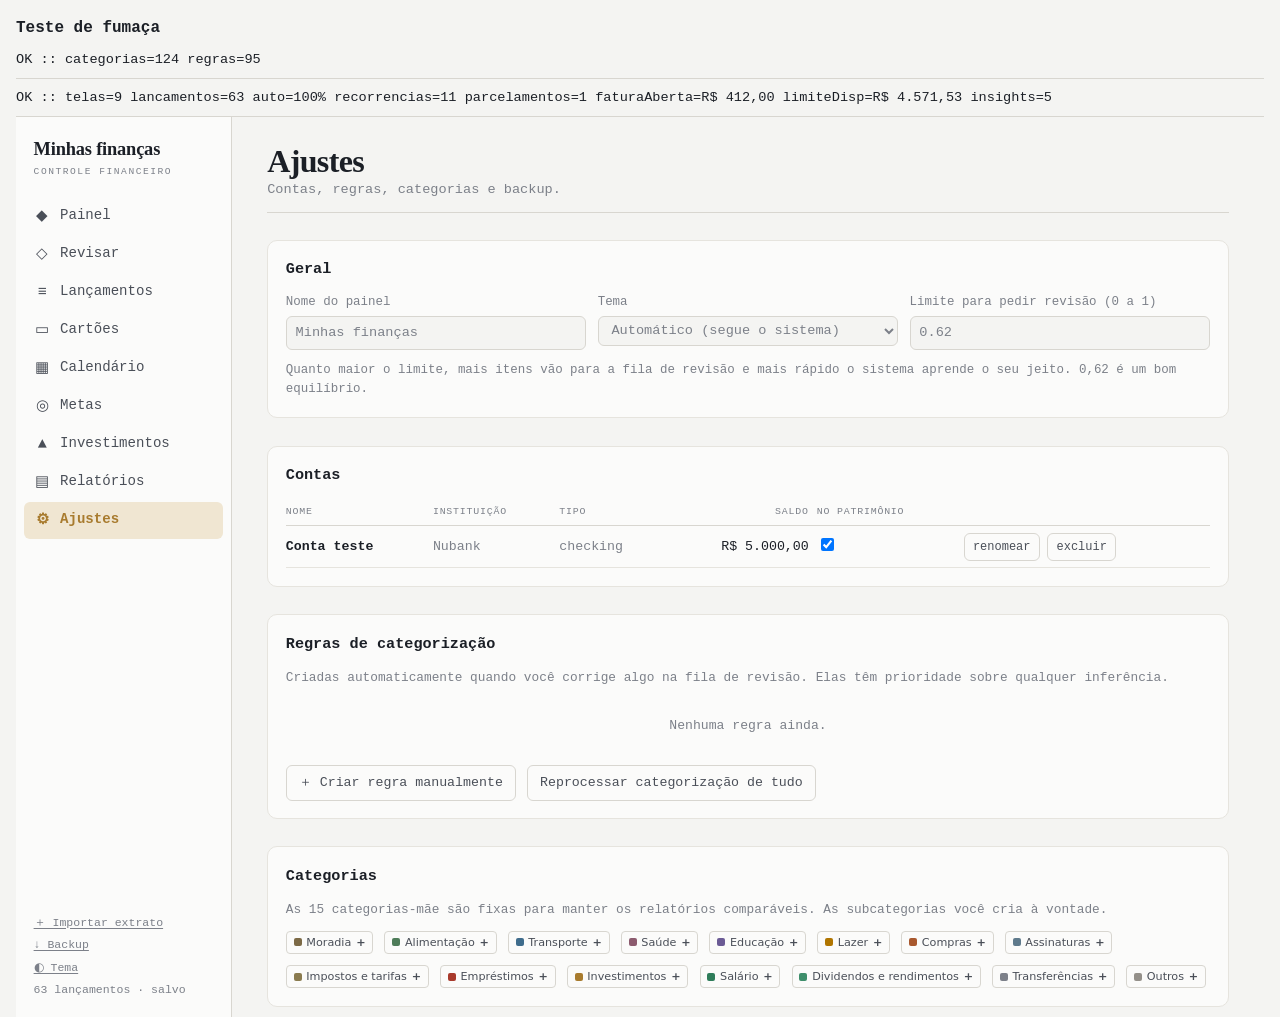
==== teste/fumaca.html @ c56936aa "Sistema de finanças pessoais: importação automática e PWA App 100% cliente, sem build e sem dependên" ====
<!DOCTYPE html>
<html lang="pt-BR">
<head>
<meta charset="utf-8">
<title>aguardando</title>
<link rel="stylesheet" href="../css/app.css">
<style>body{overflow:auto;padding:1rem;font-family:var(--mono)}
#r,#r2{padding:.5rem 0;border-bottom:1px solid var(--rule);font-size:.85rem;white-space:pre-wrap}</style>
</head>
<body>
<h1 style="font-size:1rem">Teste de fumaça</h1>
<div id="r">aguardando</div>
<div id="r2">aguardando</div>
<div id="app"></div>

<script src="../js/util.js"></script>
<script src="../js/store.js"></script>
<script src="../js/rules.js"></script>
<script src="../js/parse.js"></script>
<script src="../js/engine.js"></script>
<script src="../js/insights.js"></script>
<script src="../js/charts.js"></script>
<script src="../js/xlsx.js"></script>
<script src="../js/ui.js"></script>
<script src="../js/views.js"></script>
<script src="../js/views2.js"></script>
<script src="../js/demo.js"></script>

<script>
/* ══════════════════════════════════════════════════════════════════
   Teste de fumaça — roda em navegador headless via ../testar.cmd

   Não usa IndexedDB de propósito: sob tempo virtual o headless não
   avança os callbacks do IndexedDB, e o teste ficaria pendurado.
   O dataset é montado direto em memória.
   ══════════════════════════════════════════════════════════════════ */
(function () {
  var falhas = [];
  var notas = [];
  function exigir(nome, cond) { if (!cond) falhas.push(nome); }

  /* ── Bloco 1: módulos carregaram e funções puras respondem ───── */
  exigir('U', typeof U === 'object');
  exigir('DB', typeof DB === 'object');
  exigir('RULES', typeof RULES === 'object');
  exigir('PARSE', typeof PARSE === 'object');
  exigir('ENGINE', typeof ENGINE === 'object');
  exigir('INSIGHTS', typeof INSIGHTS === 'object');
  exigir('CHARTS', typeof CHARTS === 'object');
  exigir('XLSXOUT', typeof XLSXOUT === 'object');
  exigir('UI', typeof UI === 'object');
  exigir('views1', window.__views1 === true);
  exigir('views2', window.__views2 === true);
  exigir('demo', typeof UI.actions.demo === 'function');
  exigir('9-renderizadores', Object.keys(UI.viewRenderers).length >= 9);

  try {
    exigir('dinheiro', U.money(-123456) === '−R$ 1.234,56');
    exigir('data-br', U.parseDate('05/03/2026') === '2026-03-05');
    exigir('data-ofx', U.parseDate('20260305') === '2026-03-05');
    exigir('valor-br', U.parseMoney('1.234,56') === 123456);
    exigir('valor-negativo', U.parseMoney('-1.234,56') === -123456);
    exigir('valor-debito', U.parseMoney('45,90 D') === -4590);
    exigir('descritor', U.normalizeDescriptor('PG *RESTAURANTE DA MARIA SP') === 'RESTAURANTE DA MARIA');
    exigir('estabelecimento', U.merchantKey(U.merchantSource(
      U.normalizeDescriptor('DEBITO AUTOMATICO ENEL DISTRIBUICAO SP'))) === 'ENEL DISTRIBUICAO');
    exigir('uber-preservado', U.merchantKey(U.normalizeDescriptor('UBER *TRIP')) === 'UBER TRIP');
    var p = ENGINE.detectInstallment('MAGAZINE PARC 03/12');
    exigir('parcela', p && p.no === 3 && p.total === 12);
    exigir('categorias', RULES.buildCategories().length > 100);
    exigir('regras-semeadas', RULES.SEED_RULES.length > 80);
    notas.push('categorias=' + RULES.buildCategories().length);
    notas.push('regras=' + RULES.SEED_RULES.length);
  } catch (e) { falhas.push('puras:' + e.message); }

  /* ── Bloco 2: leitura de OFX e CSV ───────────────────────────── */
  try {
    var ofx = [
      'OFXHEADER:100', 'DATA:OFXSGML', '',
      '<OFX><SIGNONMSGSRSV1><SONRS><FI><ORG>Itau<FID>341</FI></SONRS></SIGNONMSGSRSV1>',
      '<BANKMSGSRSV1><STMTTRNRS><STMTRS><CURDEF>BRL',
      '<BANKACCTFROM><BANKID>341<ACCTID>567890<ACCTTYPE>CHECKING</BANKACCTFROM>',
      '<BANKTRANLIST><DTSTART>20260601<DTEND>20260630',
      '<STMTTRN><TRNTYPE>DEBIT<DTPOSTED>20260603<TRNAMT>-189.90<FITID>A1<MEMO>PG *DROGARIA SAO PAULO</STMTTRN>',
      '<STMTTRN><TRNTYPE>CREDIT<DTPOSTED>20260605<TRNAMT>8500.00<FITID>A2<MEMO>PAGAMENTO DE SALARIO</STMTTRN>',
      '</BANKTRANLIST><LEDGERBAL><BALAMT>7045.30<DTASOF>20260630</LEDGERBAL>',
      '</STMTRS></STMTTRNRS></BANKMSGSRSV1></OFX>'
    ].join('\n');
    var o = PARSE.parseOFX(ofx, 'extrato.ofx');
    exigir('ofx-instituicao', o.institution && o.institution.id === 'itau');
    exigir('ofx-lancamentos', o.statements[0].records.length === 2);
    exigir('ofx-saldo', o.statements[0].balanceCents === 704530);
    exigir('ofx-valor', o.statements[0].records[0].amountCents === -18990);

    var csv = 'Data;Histórico;Valor;Saldo\r\n' +
      '01/06/2026;COMPRA CARTAO DEBITO CARREFOUR;-235,49;4.512,30\r\n' +
      '02/06/2026;PIX ENVIADO JOAO M SILVA;-150,00;4.362,30\r\n';
    var c = PARSE.parseCSV(csv, 'extrato.csv');
    exigir('csv-lancamentos', c.statements[0].records.length === 2);
    exigir('csv-valor', c.statements[0].records[0].amountCents === -23549);
    exigir('csv-saldo', c.statements[0].balanceCents === 436230);
  } catch (e) { falhas.push('leitura:' + e.message); }

  /* ── Bloco 3: geração de XLSX ────────────────────────────────── */
  try {
    var blob = XLSXOUT.build([{ name: 'T', rows: [['a', 'b'], ['x', 1.5]] }]);
    exigir('xlsx', blob && blob.size > 1000);
  } catch (e) { falhas.push('xlsx:' + e.message); }

  document.getElementById('r').textContent =
    (falhas.length ? 'FALHOU [' + falhas.join(' | ') + ']' : 'OK') +
    ' :: ' + notas.join(' ');

  /* ── Bloco 4: dataset em memória e as 9 telas ────────────────── */
  var falhasTela = [];
  var resumoTela = '';
  try {
    DB.data = DB.emptyDataset();
    DB.ready = true;
    ENGINE.seed();

    var hoje = U.today();
    DB.data.accounts.push({
      id: 'acc1', institutionId: 'nubank', name: 'Conta teste', type: 'checking',
      masked: '1234', currency: 'BRL', balanceCents: 500000, balanceDate: hoje,
      status: 'active', includeInNetWorth: true, color: '#820AD1'
    });
    DB.data.cards.push({
      id: 'card1', institutionId: 'nubank', name: 'Cartão teste', masked: '4471',
      limitCents: 1000000, closingDay: 2, dueDay: 10, paymentAccountId: 'acc1',
      status: 'active', color: '#820AD1', cycleLocked: true
    });

    var amostras = [
      ['PAGAMENTO DE SALARIO EMPRESA', 850000, 'acc1', 5],
      ['DEBITO AUTOMATICO ENEL DISTRIBUICAO SP', -18900, 'acc1', 12],
      ['PAGAMENTO BOLETO CONDOMINIO EDIFICIO', -74500, 'acc1', 10],
      ['APLICACAO CDB LIQUIDEZ DIARIA', -150000, 'acc1', 6],
      ['TARIFA CESTA DE SERVICOS', -3490, 'acc1', 2],
      ['PAGAMENTO FATURA CARTAO DE CREDITO', -230000, 'acc1', 10],
      ['IFD*IFOOD', -6480, 'card1', 14],
      ['CARREFOUR HIPER', -23549, 'card1', 8],
      ['UBER *TRIP', -2340, 'card1', 16],
      ['NETFLIX.COM', -5990, 'card1', 14],
      ['MAGAZINE LUIZA NOTEBOOK PARC 03/12', -41200, 'card1', 20],
      ['DROGARIA SAO PAULO', -18990, 'card1', 11]
    ];
    for (var m = 5; m >= 0; m--) {
      var ref = U.addMonths(hoje, -m);
      var y = +ref.split('-')[0], mm = +ref.split('-')[1];
      for (var i = 0; i < amostras.length; i++) {
        var a = amostras[i];
        var data = U.clampDay(y, mm, a[3]);
        if (data > hoje) continue;
        var norm = U.normalizeDescriptor(a[0]);
        var src = U.merchantSource(norm);
        var tx = {
          id: 'tx' + m + '-' + i,
          accountId: a[2] === 'acc1' ? 'acc1' : null,
          cardId: a[2] === 'card1' ? 'card1' : null,
          date: data, cashDate: data, amountCents: a[1],
          descriptorRaw: a[0], descriptorNorm: norm,
          merchantKey: U.merchantKey(src), merchantName: U.titleCase(src),
          method: RULES.detectMethod(norm), status: 'posted',
          isTransfer: false, tags: [], fingerprint: 'fp' + m + i,
          importId: 'imp1', createdAt: new Date().toISOString()
        };
        var parc = ENGINE.detectInstallment(a[0]);
        if (parc) { tx.installmentNo = parc.no; tx.installmentTotal = parc.total; }
        ENGINE.applyClassification(tx, ENGINE.classify(tx, {}));
        if (parc) ENGINE.linkInstallment(tx);
        DB.data.transactions.push(tx);
      }
    }
    DB.data.goals.push({ id: 'g1', type: 'emergency_fund', name: 'Reserva', targetCents: 3000000, targetDate: '' });
    DB.data.investPositions.push({
      id: 'p1', name: 'CDB', assetClass: 'renda-fixa',
      investedCents: 1000000, currentCents: 1120000, createdAt: hoje, updatedAt: hoje
    });

    ENGINE.recomputeCardCycles();
    ENGINE.linkTransfers();
    ENGINE.detectRecurrences();
    UI.applyTheme();
    UI.render();

    var telas = ['painel', 'revisar', 'transacoes', 'cartoes', 'calendario',
      'metas', 'investimentos', 'relatorios', 'ajustes'];
    for (var t = 0; t < telas.length; t++) {
      try {
        UI.state.view = telas[t];
        UI.render();
        if (document.querySelector('#viewRoot').innerHTML.indexOf('Algo quebrou') > -1) {
          falhasTela.push(telas[t]);
        }
      } catch (e) { falhasTela.push(telas[t] + ':' + e.message); }
    }

    var total = DB.data.transactions.length;
    var fila = ENGINE.reviewQueue().length;
    var cartao = ENGINE.cardSummary(DB.data.cards[0]);
    resumoTela = 'telas=9 lancamentos=' + total +
      ' auto=' + ((total - fila) / total * 100).toFixed(0) + '%' +
      ' recorrencias=' + DB.data.recurrences.length +
      ' parcelamentos=' + DB.data.installmentPlans.length +
      ' faturaAberta=' + U.money(cartao.openCents) +
      ' limiteDisp=' + U.money(cartao.availableCents) +
      ' insights=' + INSIGHTS.all().length;

    // Nenhuma correção manual pode ter sido perdida (regra inviolável 2).
    var manuais = DB.data.transactions.filter(function (x) { return x.categorySource === 'user'; });
    ENGINE.reclassifyAll(false);
    var manuaisDepois = DB.data.transactions.filter(function (x) { return x.categorySource === 'user'; });
    if (manuais.length !== manuaisDepois.length) falhasTela.push('reclassify-apagou-manual');
  } catch (e) {
    falhasTela.push('boot:' + e.message);
  }

  var linha2 = (falhasTela.length ? 'FALHOU [' + falhasTela.join(' | ') + ']' : 'OK') +
    ' :: ' + resumoTela;
  document.getElementById('r2').textContent = linha2;

  document.title = document.getElementById('r').textContent + ' /// ' + linha2;
})();
</script>
</body>
</html>
---- css/app.css ----
/* ══════════════════════════════════════════════════════════════════
   app.css — identidade visual: papel de extrato, tinta fria,
   acento latão. Números sempre em fonte tabular.
   ══════════════════════════════════════════════════════════════════ */

:root{
  --paper:#F4F4F2; --panel:#FBFBFA; --sunken:#EBEAE6; --raised:#FFFFFF;
  --ink:#1B1F26; --ink-2:#4A4F58; --ink-3:#7C8089;
  --rule:#D8D6D0; --rule-soft:#E6E4DE;
  --brass:#A87B2E; --brass-2:#8C6524; --brass-soft:#F0E6D2;
  --btn-bg:#8C6524; --btn-fg:#FFFFFF; --btn-bg-h:#6F4F1B;
  --pos:#2F7D5A; --neg:#A83A2C; --warn:#B07500;
  --pos-bg:#E4F0EA; --neg-bg:#F7E5E2; --warn-bg:#F7EEDA;
  --shadow:0 1px 2px rgba(27,31,38,.05),0 10px 30px -20px rgba(27,31,38,.35);
  --shadow-lg:0 4px 12px rgba(27,31,38,.10),0 24px 60px -30px rgba(27,31,38,.45);

  --serif:"Iowan Old Style","Palatino Linotype",Palatino,"Book Antiqua","Times New Roman",Georgia,serif;
  --sans:"Segoe UI Variable Text","Segoe UI",system-ui,-apple-system,"Helvetica Neue",Arial,sans-serif;
  --mono:"Cascadia Mono",Consolas,ui-monospace,"SF Mono","Roboto Mono","Liberation Mono",monospace;

  --r:6px; --r-lg:10px;
  --s1:.35rem; --s2:.7rem; --s3:1.1rem; --s4:1.7rem; --s5:2.6rem;
  --nav-w:216px;
}

@media (prefers-color-scheme:dark){
  :root:not([data-theme="light"]){
    --paper:#12151A; --panel:#181C22; --sunken:#0E1116; --raised:#1E232A;
    --ink:#E7E5DF; --ink-2:#A9ADB5; --ink-3:#767B84;
    --rule:#2A2F37; --rule-soft:#22262D;
    --brass:#D8A64A; --brass-2:#E8BC6C; --brass-soft:#2A2317;
    --btn-bg:#D8A64A; --btn-fg:#14100A; --btn-bg-h:#E8BC6C;
    --pos:#4FB489; --neg:#E0705E; --warn:#E8A93B;
    --pos-bg:#132720; --neg-bg:#2A1815; --warn-bg:#2A2010;
    --shadow:0 1px 2px rgba(0,0,0,.4),0 10px 30px -20px rgba(0,0,0,.9);
    --shadow-lg:0 4px 12px rgba(0,0,0,.5),0 24px 60px -30px rgba(0,0,0,1);
  }
}
:root[data-theme="dark"]{
  --paper:#12151A; --panel:#181C22; --sunken:#0E1116; --raised:#1E232A;
  --ink:#E7E5DF; --ink-2:#A9ADB5; --ink-3:#767B84;
  --rule:#2A2F37; --rule-soft:#22262D;
  --brass:#D8A64A; --brass-2:#E8BC6C; --brass-soft:#2A2317;
    --btn-bg:#D8A64A; --btn-fg:#14100A; --btn-bg-h:#E8BC6C;
  --pos:#4FB489; --neg:#E0705E; --warn:#E8A93B;
  --pos-bg:#132720; --neg-bg:#2A1815; --warn-bg:#2A2010;
  --shadow:0 1px 2px rgba(0,0,0,.4),0 10px 30px -20px rgba(0,0,0,.9);
  --shadow-lg:0 4px 12px rgba(0,0,0,.5),0 24px 60px -30px rgba(0,0,0,1);
}

*{box-sizing:border-box}
html,body{height:100%}
body{
  margin:0; background:var(--paper); color:var(--ink);
  font-family:var(--sans); font-size:15px; line-height:1.55;
  -webkit-font-smoothing:antialiased; overflow:hidden;
}
button,input,select,textarea{font:inherit; color:inherit}
button{cursor:pointer; background:none; border:none; padding:0; text-align:left}
:focus-visible{outline:2px solid var(--brass); outline-offset:2px; border-radius:3px}
a{color:var(--brass)}
.num{font-family:var(--mono); font-variant-numeric:tabular-nums; letter-spacing:-.01em}
.pos{color:var(--pos)} .neg{color:var(--neg)} .warnc{color:var(--warn)}
.muted{color:var(--ink-3)}
h1,h2,h3{margin:0}

/* ═══════════════════════ Estrutura ═══════════════════════════ */
#app{display:grid; grid-template-columns:var(--nav-w) minmax(0,1fr); height:100vh}

nav.side{
  background:var(--panel); border-right:1px solid var(--rule);
  display:flex; flex-direction:column; overflow-y:auto; padding:var(--s3) 0;
}
.brand{padding:0 var(--s3) var(--s3); display:flex; flex-direction:column; gap:.15rem}
.brand b{font-family:var(--serif); font-size:1.15rem; font-weight:600; letter-spacing:-.01em}
.brand span{font-family:var(--mono); font-size:.6rem; letter-spacing:.16em; text-transform:uppercase; color:var(--ink-3)}

.navlist{display:flex; flex-direction:column; gap:1px; padding:0 .5rem}
.navlist button{
  display:flex; align-items:center; gap:.55rem; padding:.42rem .6rem;
  border-radius:var(--r); color:var(--ink-2); font-size:.88rem; width:100%;
}
.navlist button:hover{background:var(--sunken); color:var(--ink)}
.navlist button.on{background:var(--brass-soft); color:var(--brass); font-weight:600}
.navlist button .ico{width:1.1rem; text-align:center; font-size:.95rem; flex:none}
.navlist button .badge{
  margin-left:auto; font-family:var(--mono); font-size:.62rem; background:var(--btn-bg);
  color:var(--btn-fg); padding:.05rem .3rem; border-radius:99px; min-width:1.2rem; text-align:center;
}
.navlist button.on .badge{background:var(--brass); color:var(--panel)}
.nav-sep{height:1px; background:var(--rule-soft); margin:var(--s2) var(--s3)}
.nav-foot{margin-top:auto; padding:var(--s3) var(--s3) 0; font-size:.72rem; color:var(--ink-3); display:flex; flex-direction:column; gap:.3rem}
.nav-foot button{font-size:.72rem; color:var(--ink-3); text-decoration:underline; text-underline-offset:2px}
.nav-foot button:hover{color:var(--brass)}

main{overflow-y:auto; padding:var(--s4) clamp(1rem,3vw,2.2rem) var(--s5); min-width:0}
.view{max-width:1180px; margin:0 auto; display:flex; flex-direction:column; gap:var(--s4)}

.vhead{display:flex; align-items:flex-end; gap:var(--s3); flex-wrap:wrap; border-bottom:1px solid var(--rule); padding-bottom:var(--s2)}
.vhead h1{font-family:var(--serif); font-size:clamp(1.5rem,3vw,2rem); font-weight:600; letter-spacing:-.02em; line-height:1.1}
.vhead .sub{color:var(--ink-3); font-size:.85rem}
.vhead .spacer{flex:1}

/* ═══════════════════════ Componentes ═════════════════════════ */
.card{background:var(--panel); border:1px solid var(--rule-soft); border-radius:var(--r-lg); padding:var(--s3); display:flex; flex-direction:column; gap:var(--s2)}
.card.flat{background:transparent; border-color:var(--rule)}
.card h3{font-size:.95rem; font-weight:650}
.lbl{font-family:var(--mono); font-size:.62rem; letter-spacing:.1em; text-transform:uppercase; color:var(--ink-3)}
.grid{display:grid; gap:var(--s2)}
.g2{grid-template-columns:repeat(auto-fit,minmax(260px,1fr))}
.g3{grid-template-columns:repeat(auto-fit,minmax(210px,1fr))}
.g4{grid-template-columns:repeat(auto-fit,minmax(165px,1fr))}
.row{display:flex; gap:var(--s2); align-items:center; flex-wrap:wrap}
.stack{display:flex; flex-direction:column; gap:var(--s2)}

.kpi{background:var(--panel); border:1px solid var(--rule-soft); border-radius:var(--r-lg); padding:var(--s3); display:flex; flex-direction:column; gap:.2rem}
.kpi .v{font-family:var(--mono); font-size:1.5rem; font-variant-numeric:tabular-nums; letter-spacing:-.02em; line-height:1.15}
.kpi .d{font-size:.76rem; color:var(--ink-3)}
.kpi .chart-spark{margin-top:.3rem; width:100%; height:30px}

.btn{
  display:inline-flex; align-items:center; gap:.4rem; padding:.4rem .75rem;
  border:1px solid var(--rule); border-radius:var(--r); background:var(--panel);
  font-size:.83rem; color:var(--ink-2); white-space:nowrap;
}
.btn:hover{border-color:var(--brass); color:var(--brass)}
.btn.primary{background:var(--btn-bg); border-color:var(--btn-bg); color:var(--btn-fg); font-weight:600}
.btn.primary:hover{background:var(--btn-bg-h); border-color:var(--btn-bg-h); color:var(--btn-fg)}
.btn.ghost{border-color:transparent; background:transparent}
.btn.ghost:hover{background:var(--sunken)}
.btn.sm{padding:.22rem .5rem; font-size:.75rem}
.btn.danger:hover{border-color:var(--neg); color:var(--neg)}
.btn[disabled]{opacity:.45; cursor:not-allowed}

.pill{
  display:inline-flex; align-items:center; gap:.3rem; font-family:var(--mono);
  font-size:.63rem; letter-spacing:.06em; text-transform:uppercase;
  padding:.12rem .42rem; border-radius:4px; border:1px solid var(--rule); color:var(--ink-2); white-space:nowrap;
}
.pill.pos{background:var(--pos-bg); border-color:transparent; color:var(--pos)}
.pill.neg{background:var(--neg-bg); border-color:transparent; color:var(--neg)}
.pill.warn{background:var(--warn-bg); border-color:transparent; color:var(--warn)}
.pill.brass{background:var(--brass-soft); border-color:transparent; color:var(--brass)}
.pill.cat{border-color:var(--rule); text-transform:none; letter-spacing:0; font-family:var(--sans); font-size:.7rem}
.pill button{color:inherit; opacity:.6}
.pill button:hover{opacity:1}

input[type=text],input[type=search],input[type=number],input[type=date],select,textarea{
  background:var(--paper); border:1px solid var(--rule); border-radius:var(--r);
  padding:.35rem .55rem; font-size:.85rem; width:100%;
}
input:focus,select:focus,textarea:focus{border-color:var(--brass); outline:none}
label.field{display:flex; flex-direction:column; gap:.2rem; font-size:.78rem; color:var(--ink-3); min-width:0}
.check{display:flex; align-items:center; gap:.4rem; font-size:.82rem; color:var(--ink-2); cursor:pointer}
.check input{width:auto}

.note{border-left:2px solid var(--brass); background:var(--panel); padding:var(--s2) var(--s3); border-radius:0 var(--r) var(--r) 0; font-size:.86rem; color:var(--ink-2)}
.note.warn{border-left-color:var(--warn); background:var(--warn-bg)}
.note.bad{border-left-color:var(--neg); background:var(--neg-bg)}
.note.good{border-left-color:var(--pos); background:var(--pos-bg)}
.note b{color:var(--ink)}

.empty{
  border:1px dashed var(--rule); border-radius:var(--r-lg); padding:var(--s4);
  text-align:center; color:var(--ink-3); display:flex; flex-direction:column; gap:var(--s2); align-items:center;
}
.empty b{color:var(--ink); font-size:1rem; font-family:var(--serif); font-weight:600}
.empty-chart{color:var(--ink-3); font-size:.82rem; padding:var(--s3) 0; text-align:center}

/* ═══════════════════════ Tabela / feed ═══════════════════════ */
.feed{display:flex; flex-direction:column}
.trow{
  display:grid; grid-template-columns:auto 4.6rem minmax(0,1fr) auto auto;
  gap:.6rem; align-items:center; padding:.5rem .55rem;
  border-bottom:1px solid var(--rule-soft); border-radius:var(--r);
}
.trow:hover{background:var(--panel)}
.trow.sel{background:var(--brass-soft)}
.trow .tdate{font-family:var(--mono); font-size:.74rem; color:var(--ink-3); white-space:nowrap}
.trow .tmain{min-width:0; display:flex; flex-direction:column; gap:.1rem}
.trow .tname{font-size:.87rem; white-space:nowrap; overflow:hidden; text-overflow:ellipsis}
.trow .tmeta{font-size:.7rem; color:var(--ink-3); display:flex; gap:.35rem; align-items:center; flex-wrap:wrap}
.trow .tamt{font-family:var(--mono); font-variant-numeric:tabular-nums; font-size:.88rem; white-space:nowrap; text-align:right}
.trow .tact{opacity:0; display:flex; gap:.2rem}
.trow:hover .tact,.trow:focus-within .tact{opacity:1}
.trow input[type=checkbox]{width:auto}
.dotcat{width:8px; height:8px; border-radius:2px; flex:none; display:inline-block}

.bulkbar{
  position:sticky; bottom:0; z-index:5; background:var(--raised); border:1px solid var(--brass);
  border-radius:var(--r-lg); padding:.5rem .7rem; display:flex; gap:.5rem; align-items:center;
  box-shadow:var(--shadow-lg); flex-wrap:wrap;
}

/* ═══════════════════════ Revisão ═════════════════════════════ */
.reviewcard{background:var(--panel); border:1px solid var(--rule); border-radius:var(--r-lg); padding:var(--s3); display:flex; flex-direction:column; gap:var(--s2)}
.reviewcard.dup{border-color:var(--warn)}
.reviewhead{display:flex; justify-content:space-between; align-items:baseline; gap:var(--s2)}
.reviewhead .m{font-weight:650; font-size:1rem}
.reviewhead .a{font-family:var(--mono); font-size:1rem; font-variant-numeric:tabular-nums}
.catchips{display:flex; gap:.3rem; flex-wrap:wrap}
.catchip{padding:.22rem .55rem; border:1px solid var(--rule); border-radius:99px; font-size:.78rem; color:var(--ink-2); background:var(--paper)}
.catchip:hover{border-color:var(--brass); color:var(--brass)}
.catchip.best{border-color:var(--brass); background:var(--brass-soft); color:var(--brass); font-weight:600}

/* ═══════════════════════ Gráficos ════════════════════════════ */
.chart-wrap{display:flex; flex-direction:column; gap:.3rem; min-width:0}
svg.chart{width:100%; height:auto; display:block; overflow:visible}
svg.chart-forecast{height:220px} svg.chart-monthly{height:200px}
svg.chart-cardfc{height:150px} svg.chart-spark{height:32px; width:120px}
.ct-axis{font-family:var(--mono); font-size:9px; fill:var(--ink-3)}
.chart-legend{display:flex; gap:.8rem; font-size:.72rem; color:var(--ink-3); flex-wrap:wrap}
.chart-legend i{display:inline-block; width:9px; height:9px; border-radius:2px; margin-right:.3rem; vertical-align:-1px}
.chart-foot{display:flex; justify-content:space-between; font-family:var(--mono); font-size:.68rem; color:var(--ink-3); gap:.5rem; flex-wrap:wrap}
.chart-alert{color:var(--neg)}

.catbars{display:flex; flex-direction:column; gap:.45rem}
.catbar{display:flex; flex-direction:column; gap:.18rem; padding:.25rem .3rem; border-radius:var(--r); width:100%}
button.catbar:hover{background:var(--sunken)}
.catbar-head{display:flex; justify-content:space-between; gap:.5rem; align-items:baseline}
.catbar-name{font-size:.82rem; display:flex; align-items:center; gap:.4rem; min-width:0}
.catbar-name i{width:9px; height:9px; border-radius:2px; flex:none}
.catbar-val{font-family:var(--mono); font-size:.8rem; font-variant-numeric:tabular-nums; white-space:nowrap}
.catbar-track{display:block; height:5px; border-radius:3px; background:var(--sunken); overflow:hidden}
.catbar-track i{display:block; height:100%; border-radius:3px}
.catbar-sub{font-size:.68rem; color:var(--ink-3)}
.catbar-rest{opacity:.7}

.prog{display:block; height:6px; border-radius:4px; background:var(--sunken); overflow:hidden}
.prog i{display:block; height:100%; border-radius:4px}

/* ═══════════════════════ Calendário ══════════════════════════ */
.cal{display:grid; grid-template-columns:repeat(7,1fr); gap:3px}
.cal .dow{font-family:var(--mono); font-size:.6rem; text-transform:uppercase; letter-spacing:.08em; color:var(--ink-3); text-align:center; padding-bottom:.2rem}
.cal .day{
  min-height:82px; border:1px solid var(--rule-soft); border-radius:var(--r);
  padding:.25rem .3rem; display:flex; flex-direction:column; gap:2px; background:var(--panel); overflow:hidden;
}
.cal .day.out{opacity:.35}
.cal .day.today{border-color:var(--brass); box-shadow:inset 0 0 0 1px var(--brass)}
.cal .day.risk{border-color:var(--neg)}
.cal .dnum{font-family:var(--mono); font-size:.68rem; color:var(--ink-3); display:flex; justify-content:space-between}
.cal .dnum b{font-weight:600; color:var(--ink)}
.cal .ev{font-size:.62rem; line-height:1.25; display:flex; gap:.2rem; align-items:baseline; white-space:nowrap; overflow:hidden; text-overflow:ellipsis}
.cal .ev i{width:5px; height:5px; border-radius:2px; flex:none; margin-top:.28rem}
.cal .bal{margin-top:auto; font-family:var(--mono); font-size:.6rem; color:var(--ink-3)}

/* ═══════════════════════ Modal / painel ══════════════════════ */
.scrim{position:fixed; inset:0; background:rgba(10,12,16,.55); display:flex; align-items:center; justify-content:center; padding:1rem; z-index:50; backdrop-filter:blur(2px)}
.modal{background:var(--paper); border:1px solid var(--rule); border-radius:var(--r-lg); box-shadow:var(--shadow-lg); max-width:640px; width:100%; max-height:88vh; overflow-y:auto; padding:var(--s4)}
.modal.wide{max-width:900px}
.modal h2{font-family:var(--serif); font-size:1.3rem; font-weight:600; margin-bottom:var(--s2)}
.modal-foot{display:flex; gap:.5rem; justify-content:flex-end; margin-top:var(--s3); flex-wrap:wrap}

.toast{
  position:fixed; bottom:1.2rem; left:50%; transform:translateX(-50%);
  background:var(--raised); border:1px solid var(--rule); border-left:3px solid var(--brass);
  border-radius:var(--r); padding:.6rem .9rem; box-shadow:var(--shadow-lg); z-index:80;
  font-size:.85rem; max-width:min(520px,92vw); display:flex; gap:.6rem; align-items:center;
}
.toast.bad{border-left-color:var(--neg)} .toast.good{border-left-color:var(--pos)}

/* ═══════════════════════ Zona de importação ══════════════════ */
.drop{
  border:2px dashed var(--rule); border-radius:var(--r-lg); padding:var(--s5) var(--s3);
  text-align:center; color:var(--ink-3); display:flex; flex-direction:column; gap:var(--s2);
  align-items:center; transition:border-color .15s, background .15s;
}
.drop.over{border-color:var(--brass); background:var(--brass-soft)}
.drop b{font-family:var(--serif); font-size:1.2rem; color:var(--ink); font-weight:600}
body.dragging .drop{border-color:var(--brass)}

.impline{display:flex; justify-content:space-between; gap:.5rem; font-size:.8rem; padding:.3rem 0; border-bottom:1px solid var(--rule-soft)}

/* ═══════════════════════ Metas / listas ══════════════════════ */
.goal{background:var(--panel); border:1px solid var(--rule-soft); border-radius:var(--r-lg); padding:var(--s3); display:flex; flex-direction:column; gap:.4rem}
.goal .gh{display:flex; justify-content:space-between; align-items:baseline; gap:.5rem}
.goal .gv{font-family:var(--mono); font-size:1.15rem; font-variant-numeric:tabular-nums}

table.tbl{width:100%; border-collapse:collapse; font-size:.83rem}
table.tbl th{font-family:var(--mono); font-size:.62rem; letter-spacing:.08em; text-transform:uppercase; color:var(--ink-3); text-align:left; font-weight:500; border-bottom:1px solid var(--rule); padding:.35rem .5rem .35rem 0; white-space:nowrap}
table.tbl td{border-bottom:1px solid var(--rule-soft); padding:.42rem .5rem .42rem 0; vertical-align:middle}
table.tbl td.n,table.tbl th.n{text-align:right; font-family:var(--mono); font-variant-numeric:tabular-nums; white-space:nowrap}
table.tbl tr:hover td{background:var(--panel)}
.scrollx{overflow-x:auto}

/* ═══════════════════════ Responsivo ══════════════════════════ */
.mobilebar{display:none}
@media (max-width:900px){
  #app{grid-template-columns:minmax(0,1fr)}
  nav.side{display:none}
  main{padding:var(--s3) var(--s3) 5.5rem}
  .mobilebar{
    display:flex; position:fixed; bottom:0; left:0; right:0; z-index:40;
    background:var(--panel); border-top:1px solid var(--rule);
    padding:.3rem .3rem calc(.3rem + env(safe-area-inset-bottom,0px));
  }
  .mobilebar button{flex:1; display:flex; flex-direction:column; align-items:center; gap:.1rem; padding:.35rem .1rem; font-size:.6rem; color:var(--ink-3); border-radius:var(--r)}
  .mobilebar button .ico{font-size:1.05rem}
  .mobilebar button.on{color:var(--brass); background:var(--brass-soft)}
  .mobilebar button .badge{position:absolute; transform:translate(1.1rem,-.2rem); background:var(--brass); color:var(--panel); font-family:var(--mono); font-size:.55rem; border-radius:99px; padding:0 .25rem}
  .trow{grid-template-columns:auto 3.4rem minmax(0,1fr) auto; gap:.4rem}
  .trow .tact{display:none}
  .cal .day{min-height:56px}
  .cal .ev{font-size:.55rem}
  .vhead h1{font-size:1.3rem}
}
@media (max-width:520px){
  .cal .day{min-height:46px; padding:.15rem}
  .cal .ev i{display:none}
  .kpi .v{font-size:1.25rem}
}

@media (prefers-reduced-motion:reduce){*{animation:none!important; transition:none!important}}

@media print{
  nav.side,.mobilebar,.bulkbar,.btn{display:none!important}
  body,main{overflow:visible; height:auto}
  #app{display:block}
  .card,.kpi{break-inside:avoid}
}
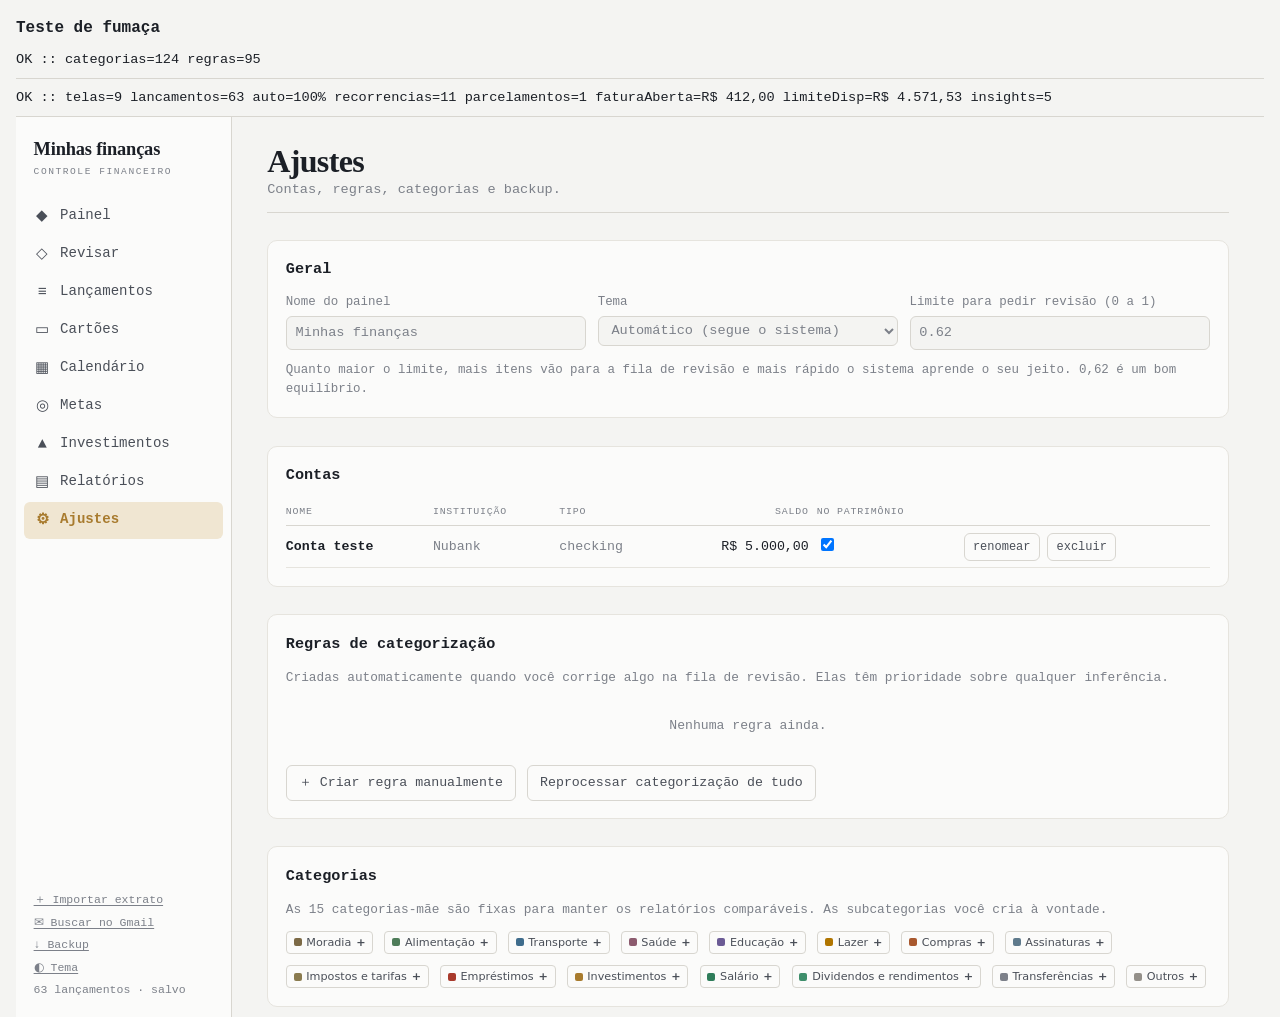
==== commit bfc31e50: "Buscar extratos e faturas direto no Gmail Varre e-mails com anexo de 33 remetentes de instituições f" ====
--- a/teste/fumaca.html
+++ b/teste/fumaca.html
@@ -24,6 +24,7 @@
 <script src="../js/ui.js"></script>
 <script src="../js/views.js"></script>
 <script src="../js/views2.js"></script>
+<script src="../js/gmail.js"></script>
 <script src="../js/demo.js"></script>
 
 <script>
@@ -53,6 +54,23 @@
   exigir('views2', window.__views2 === true);
   exigir('demo', typeof UI.actions.demo === 'function');
   exigir('9-renderizadores', Object.keys(UI.viewRenderers).length >= 9);
+  exigir('GMAIL', typeof GMAIL === 'object');
+  exigir('gmail-acao', typeof UI.actions.gmail === 'function');
+
+  /* ── Gmail: consulta e decodificação, sem tocar na rede ──────── */
+  try {
+    var q = GMAIL.montarConsulta({ meses: 6 });
+    exigir('gmail-consulta-anexo', q.indexOf('has:attachment') >= 0);
+    exigir('gmail-consulta-periodo', q.indexOf('newer_than:6m') >= 0);
+    exigir('gmail-consulta-remetente', q.indexOf('from:nubank.com.br') >= 0);
+    exigir('gmail-consulta-assunto', q.indexOf('subject:(fatura)') >= 0);
+    exigir('gmail-consulta-lixeira', q.indexOf('-in:trash') >= 0);
+    exigir('gmail-sem-credencial', GMAIL.configurado() === false);
+    exigir('gmail-desconectado', GMAIL.conectado() === false);
+    exigir('gmail-extensoes', RULES.EMAIL_EXTENSIONS.indexOf('ofx') >= 0 &&
+      RULES.EMAIL_EXTENSIONS.indexOf('csv') >= 0);
+    exigir('gmail-remetentes', RULES.EMAIL_SENDERS.length >= 30);
+  } catch (e) { falhas.push('GMAIL-EXCECAO:' + e.message); }
 
   try {
     exigir('dinheiro', U.money(-123456) === '−R$ 1.234,56');
@@ -196,6 +214,21 @@
       } catch (e) { falhasTela.push(telas[t] + ':' + e.message); }
     }
 
+    // Gmail: o cartão aparece em Ajustes e, sem https, avisa em vez de
+    // tentar autenticar (aqui o harness roda em file://).
+    UI.state.view = 'ajustes';
+    UI.render();
+    var htmlAjustes = document.querySelector('#viewRoot').innerHTML;
+    if (htmlAjustes.indexOf('>Gmail<') < 0) falhasTela.push('ajustes-sem-cartao-gmail');
+    if (htmlAjustes.indexOf('Indispon') < 0) falhasTela.push('ajustes-nao-avisa-file-local');
+    if (!document.querySelector('nav [data-act=gmail]')) falhasTela.push('menu-sem-botao-gmail');
+
+    UI.actions.gmail();
+    var modal = document.querySelector('.scrim .modal');
+    if (!modal) falhasTela.push('gmail-nao-abriu-aviso');
+    else if (modal.innerHTML.indexOf('https') < 0) falhasTela.push('gmail-aviso-sem-explicacao');
+    UI.closeModal();
+
     var total = DB.data.transactions.length;
     var fila = ENGINE.reviewQueue().length;
     var cartao = ENGINE.cardSummary(DB.data.cards[0]);
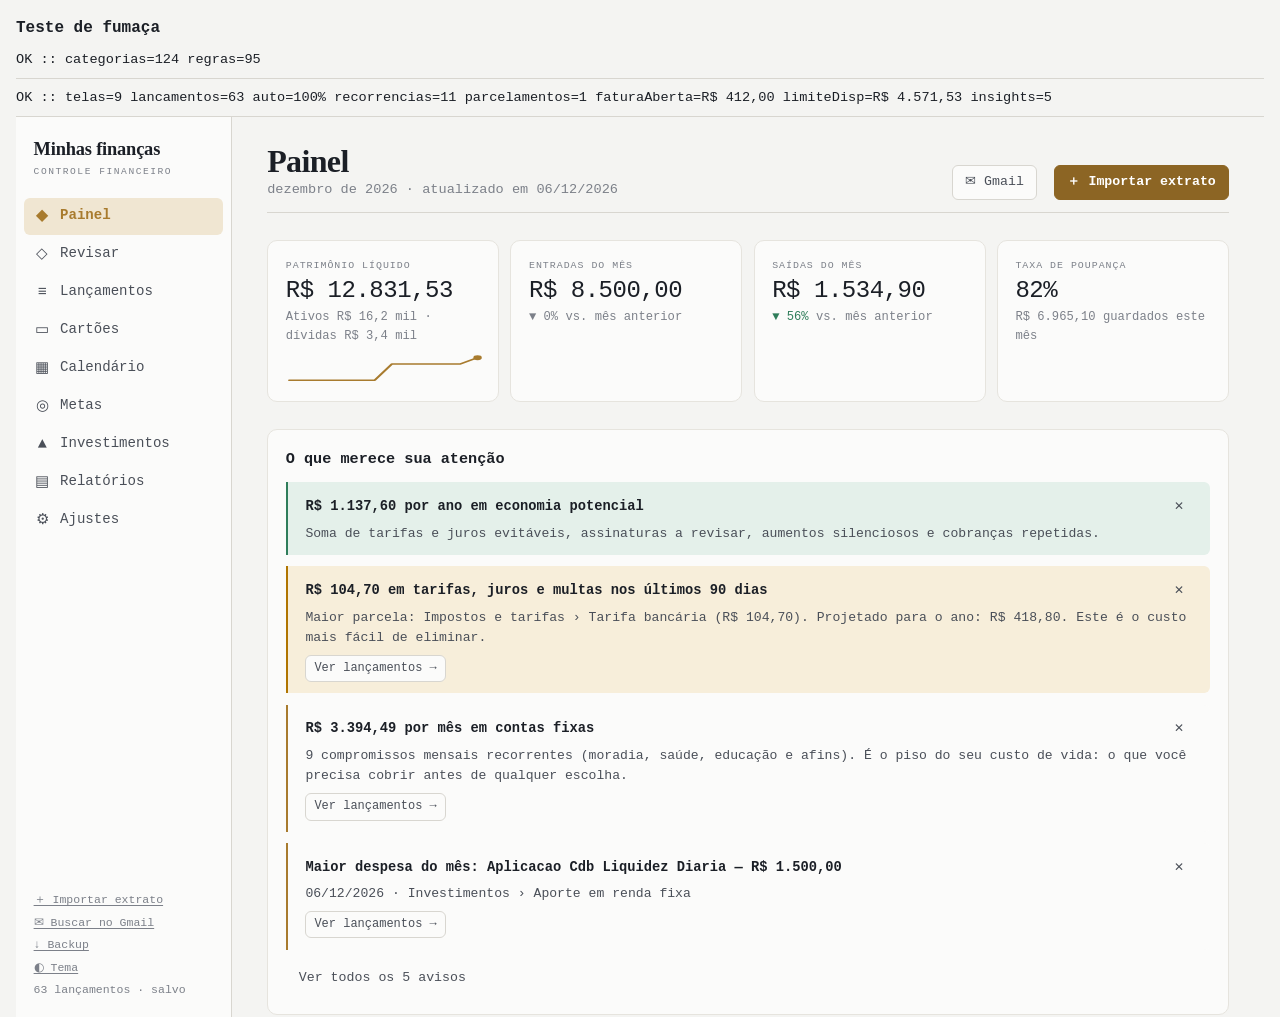
==== commit 14fcb319: "Tornar metade do app alcançável no celular O menu lateral some abaixo de 900px e a barra inferior só" ====
--- a/teste/fumaca.html
+++ b/teste/fumaca.html
@@ -229,6 +229,28 @@
     else if (modal.innerHTML.indexOf('https') < 0) falhasTela.push('gmail-aviso-sem-explicacao');
     UI.closeModal();
 
+    // No celular o menu lateral some; o "Mais" precisa dar acesso a
+    // tudo que ficou de fora, senão metade do app fica inalcançável.
+    UI.state.view = 'painel';
+    UI.render();
+    if (!document.querySelector('.mobilebar [data-act=mais]')) falhasTela.push('mobile-sem-botao-mais');
+    UI.actions.mais();
+    var sheet = document.querySelector('.scrim .modal');
+    if (!sheet) falhasTela.push('mais-nao-abriu');
+    else {
+      ['calendario', 'metas', 'investimentos', 'relatorios', 'ajustes'].forEach(function (v) {
+        if (!sheet.querySelector('[data-nav=' + v + ']')) falhasTela.push('mais-sem-' + v);
+      });
+      ['import', 'gmail', 'backup', 'theme'].forEach(function (a) {
+        if (!sheet.querySelector('[data-act=' + a + ']')) falhasTela.push('mais-sem-acao-' + a);
+      });
+    }
+    UI.closeModal();
+
+    // E o Gmail precisa estar alcançável já no painel, sem caçar em menu.
+    UI.render();
+    if (!document.querySelector('#viewRoot [data-act=gmail]')) falhasTela.push('painel-sem-botao-gmail');
+
     var total = DB.data.transactions.length;
     var fila = ENGINE.reviewQueue().length;
     var cartao = ENGINE.cardSummary(DB.data.cards[0]);
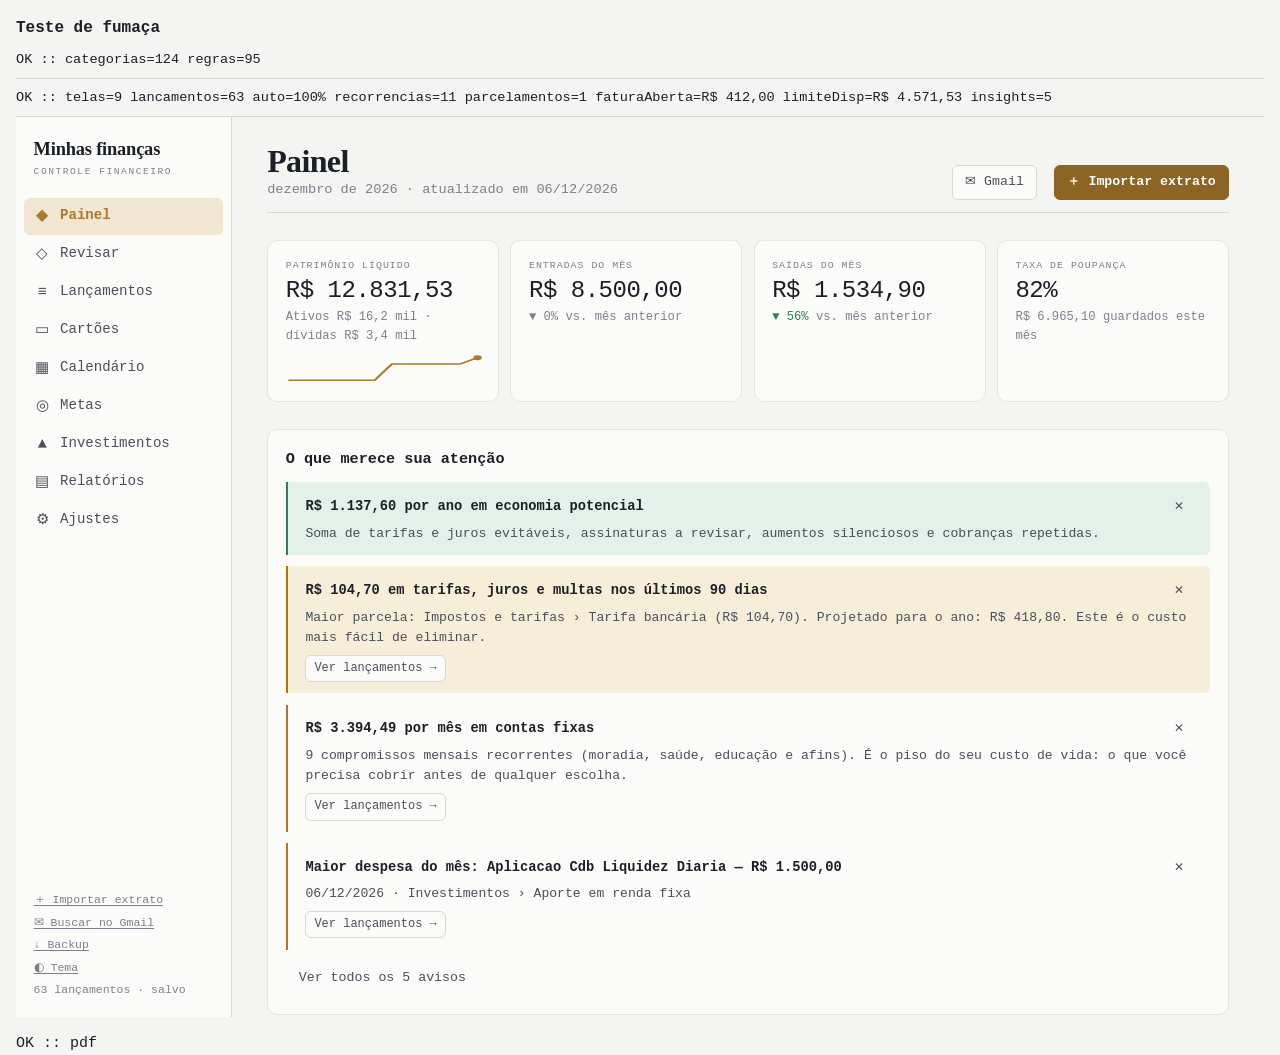
==== commit 170ac894: "Ler PDF de extrato e fatura, sem biblioteca externa A maioria das faturas de cartão chega em PDF, e " ====
--- a/teste/fumaca.html
+++ b/teste/fumaca.html
@@ -16,6 +16,8 @@
 <script src="../js/util.js"></script>
 <script src="../js/store.js"></script>
 <script src="../js/rules.js"></script>
+<script src="../js/pdf.js"></script>
+<script src="../js/pdftx.js"></script>
 <script src="../js/parse.js"></script>
 <script src="../js/engine.js"></script>
 <script src="../js/insights.js"></script>
@@ -276,6 +278,190 @@
   document.getElementById('r2').textContent = linha2;
 
   document.title = document.getElementById('r').textContent + ' /// ' + linha2;
+  window.__linha1 = document.getElementById('r').textContent;
+  window.__linha2 = linha2;
+})();
+</script>
+
+<script>
+/* ══════════ Leitor de PDF: monta PDFs sintéticos e confere ══════════ */
+(function () {
+  var falhas = [];
+  function exigir(nome, cond) { if (!cond) falhas.push(nome); }
+
+  function escapar(s) {
+    return String(s).replace(/([\\()])/g, '\\$1');
+  }
+
+  // Monta um PDF válido a partir de linhas posicionadas.
+  // linhas: [{ y, partes: [{ x, texto }] }]
+  function montarPDF(linhas, opts) {
+    opts = opts || {};
+    var conteudo = 'BT\n';
+    linhas.forEach(function (L) {
+      L.partes.forEach(function (p) {
+        conteudo += '/F1 10 Tf\n';
+        conteudo += '1 0 0 1 ' + p.x + ' ' + L.y + ' Tm\n';
+        if (opts.hex) {
+          var hex = '';
+          for (var i = 0; i < p.texto.length; i++) {
+            hex += p.texto.charCodeAt(i).toString(16).padStart(4, '0');
+          }
+          conteudo += '<' + hex + '> Tj\n';
+        } else {
+          conteudo += '(' + escapar(p.texto) + ') Tj\n';
+        }
+      });
+    });
+    conteudo += 'ET\n';
+    return { conteudo: conteudo, opts: opts };
+  }
+
+  function bytesDe(s) {
+    var b = new Uint8Array(s.length);
+    for (var i = 0; i < s.length; i++) b[i] = s.charCodeAt(i) & 0xFF;
+    return b;
+  }
+
+  async function comprimir(str) {
+    var cs = new CompressionStream('deflate');
+    var stream = new Blob([bytesDe(str)]).stream().pipeThrough(cs);
+    return new Uint8Array(await new Response(stream).arrayBuffer());
+  }
+
+  async function gerarArquivo(spec) {
+    var conteudo = spec.conteudo;
+    var corpoStream, filtro = '';
+    if (spec.opts.comprimido) {
+      var z = await comprimir(conteudo);
+      corpoStream = '';
+      for (var i = 0; i < z.length; i++) corpoStream += String.fromCharCode(z[i]);
+      filtro = ' /Filter /FlateDecode';
+    } else {
+      corpoStream = conteudo;
+    }
+
+    var fonte;
+    if (spec.opts.hex) {
+      // Type0 com ToUnicode: cada código de 2 bytes vira um caractere.
+      var mapa = '';
+      var vistos = {};
+      (spec.opts.caracteres || '').split('').forEach(function (ch) {
+        if (vistos[ch]) return;
+        vistos[ch] = 1;
+        var c = ch.charCodeAt(0).toString(16).padStart(4, '0');
+        mapa += '<' + c + '> <' + c + '>\n';
+      });
+      var cmap = '/CIDInit /ProcSet findresource begin\n12 dict begin\nbegincmap\n' +
+        '1 begincodespacerange\n<0000> <FFFF>\nendcodespacerange\n' +
+        (Object.keys(vistos).length) + ' beginbfchar\n' + mapa + 'endbfchar\n' +
+        'endcmap\nend\nend\n';
+      fonte =
+        '5 0 obj\n<< /Type /Font /Subtype /Type0 /BaseFont /Teste /ToUnicode 6 0 R >>\nendobj\n' +
+        '6 0 obj\n<< /Length ' + cmap.length + ' >>\nstream\n' + cmap + '\nendstream\nendobj\n';
+    } else {
+      fonte = '5 0 obj\n<< /Type /Font /Subtype /Type1 /BaseFont /Helvetica ' +
+        '/Encoding /WinAnsiEncoding >>\nendobj\n';
+    }
+
+    var pdf =
+      '%PDF-1.4\n' +
+      '1 0 obj\n<< /Type /Catalog /Pages 2 0 R >>\nendobj\n' +
+      '2 0 obj\n<< /Type /Pages /Kids [3 0 R] /Count 1 >>\nendobj\n' +
+      '3 0 obj\n<< /Type /Page /Parent 2 0 R /MediaBox [0 0 595 842] ' +
+      '/Resources << /Font << /F1 5 0 R >> >> /Contents 4 0 R >>\nendobj\n' +
+      '4 0 obj\n<< /Length ' + corpoStream.length + filtro + ' >>\nstream\n' +
+      corpoStream + '\nendstream\nendobj\n' +
+      fonte +
+      (spec.opts.cifrado ? '9 0 obj\n<< /Filter /Standard /V 2 /R 3 >>\nendobj\ntrailer\n<< /Root 1 0 R /Encrypt 9 0 R >>\n'
+        : 'trailer\n<< /Root 1 0 R >>\n') +
+      '%%EOF';
+
+    return bytesDe(pdf).buffer;
+  }
+
+  // Fatura de cartão fictícia, no formato que os emissores usam.
+  var LINHAS_FATURA = [
+    { y: 780, partes: [{ x: 40, texto: 'FATURA DO CARTAO DE CREDITO' }] },
+    { y: 760, partes: [{ x: 40, texto: 'Vencimento 10/08/2026' }, { x: 300, texto: 'Limite total 12.000,00' }] },
+    { y: 730, partes: [{ x: 40, texto: 'Data' }, { x: 110, texto: 'Descricao' }, { x: 480, texto: 'Valor' }] },
+    { y: 710, partes: [{ x: 40, texto: '12/07' }, { x: 110, texto: 'IFD*IFOOD' }, { x: 480, texto: '64,80' }] },
+    { y: 695, partes: [{ x: 40, texto: '14/07' }, { x: 110, texto: 'POSTO IPIRANGA' }, { x: 480, texto: '287,40' }] },
+    { y: 680, partes: [{ x: 40, texto: '15/07' }, { x: 110, texto: 'MAGAZINE LUIZA PARC 03/12' }, { x: 480, texto: '412,00' }] },
+    { y: 665, partes: [{ x: 40, texto: '18/07' }, { x: 110, texto: 'DROGARIA SAO PAULO' }, { x: 480, texto: '1.189,90' }] },
+    { y: 640, partes: [{ x: 40, texto: 'Total da fatura' }, { x: 480, texto: '1.954,10' }] },
+    { y: 600, partes: [{ x: 40, texto: 'Central de atendimento 0800 123 4567' }] }
+  ];
+
+  async function rodar() {
+    try {
+      exigir('pdf-modulo', typeof PDF !== 'undefined' && typeof PDFTX !== 'undefined');
+
+      // 1 · PDF simples, sem compressão
+      var buf1 = await gerarArquivo(montarPDF(LINHAS_FATURA, {}));
+      var r1 = await PDFTX.parse(buf1, 'fatura-teste.pdf');
+      var recs = r1.statements[0].records;
+      exigir('pdf-simples-qtd', recs.length === 4);
+      exigir('pdf-simples-cartao', r1.statements[0].kind === 'card');
+      exigir('pdf-simples-sinal', recs.every(function (r) { return r.amountCents < 0; }));
+
+      var ifood = recs.find(function (r) { return /IFOOD/.test(r.descriptor); });
+      exigir('pdf-simples-ifood', !!ifood && ifood.amountCents === -6480);
+      exigir('pdf-simples-data', !!ifood && ifood.date === '2026-07-12');
+
+      var milhar = recs.find(function (r) { return /DROGARIA/.test(r.descriptor); });
+      exigir('pdf-milhar', !!milhar && milhar.amountCents === -118990);
+
+      // Cabeçalho, total e rodapé não podem virar lançamento.
+      exigir('pdf-ignora-total', !recs.some(function (r) { return /Total/i.test(r.descriptor); }));
+      exigir('pdf-limite', r1.statements[0].creditLimitCents === 1200000);
+      exigir('pdf-vencimento', r1.statements[0].dueDate === '2026-08-10');
+
+      // 2 · Mesmo PDF, agora com stream comprimido
+      var buf2 = await gerarArquivo(montarPDF(LINHAS_FATURA, { comprimido: true }));
+      var r2 = await PDFTX.parse(buf2, 'fatura-comprimida.pdf');
+      exigir('pdf-comprimido', r2.statements[0].records.length === 4);
+
+      // 3 · Fonte de subconjunto com ToUnicode (o caso que embaralha texto)
+      var todosChars = LINHAS_FATURA.map(function (L) {
+        return L.partes.map(function (p) { return p.texto; }).join('');
+      }).join('');
+      var buf3 = await gerarArquivo(montarPDF(LINHAS_FATURA, { hex: true, caracteres: todosChars }));
+      var r3 = await PDFTX.parse(buf3, 'fatura-fonte.pdf');
+      exigir('pdf-tounicode', r3.statements[0].records.length === 4);
+      var ifood3 = r3.statements[0].records.find(function (r) { return /IFOOD/.test(r.descriptor); });
+      exigir('pdf-tounicode-texto', !!ifood3);
+
+      // 4 · PDF protegido precisa ser detectado, não falhar em silêncio
+      var buf4 = await gerarArquivo(montarPDF(LINHAS_FATURA, { cifrado: true }));
+      var erro4 = null;
+      try { await PDFTX.parse(buf4, 'protegido.pdf'); } catch (e) { erro4 = e; }
+      exigir('pdf-protegido', erro4 && erro4.codigo === 'PDF_PROTEGIDO');
+
+      // 5 · O importador precisa aceitar PDF de ponta a ponta
+      var arquivo = new File([buf1], 'fatura-teste.pdf', { type: 'application/pdf' });
+      var viaParse = await PARSE.parseFile(arquivo);
+      exigir('pdf-via-parsefile', viaParse.format === 'pdf' &&
+        viaParse.statements.length === 1 &&
+        viaParse.statements[0].records.length === 4);
+
+      // 6 · Parcela reconhecida dentro do PDF
+      var parcela = ENGINE.detectInstallment('MAGAZINE LUIZA PARC 03/12');
+      exigir('pdf-parcela', parcela && parcela.no === 3 && parcela.total === 12);
+
+    } catch (e) {
+      falhas.push('excecao:' + (e && e.message ? e.message.slice(0, 60) : e));
+    }
+
+    var linha3 = (falhas.length ? 'FALHOU [' + falhas.join(' | ') + ']' : 'OK') + ' :: pdf';
+    var el = document.createElement('pre');
+    el.id = 'r3';
+    el.textContent = linha3;
+    document.body.appendChild(el);
+    document.title = window.__linha1 + ' /// ' + window.__linha2 + ' /// ' + linha3;
+  }
+
+  rodar();
 })();
 </script>
 </body>
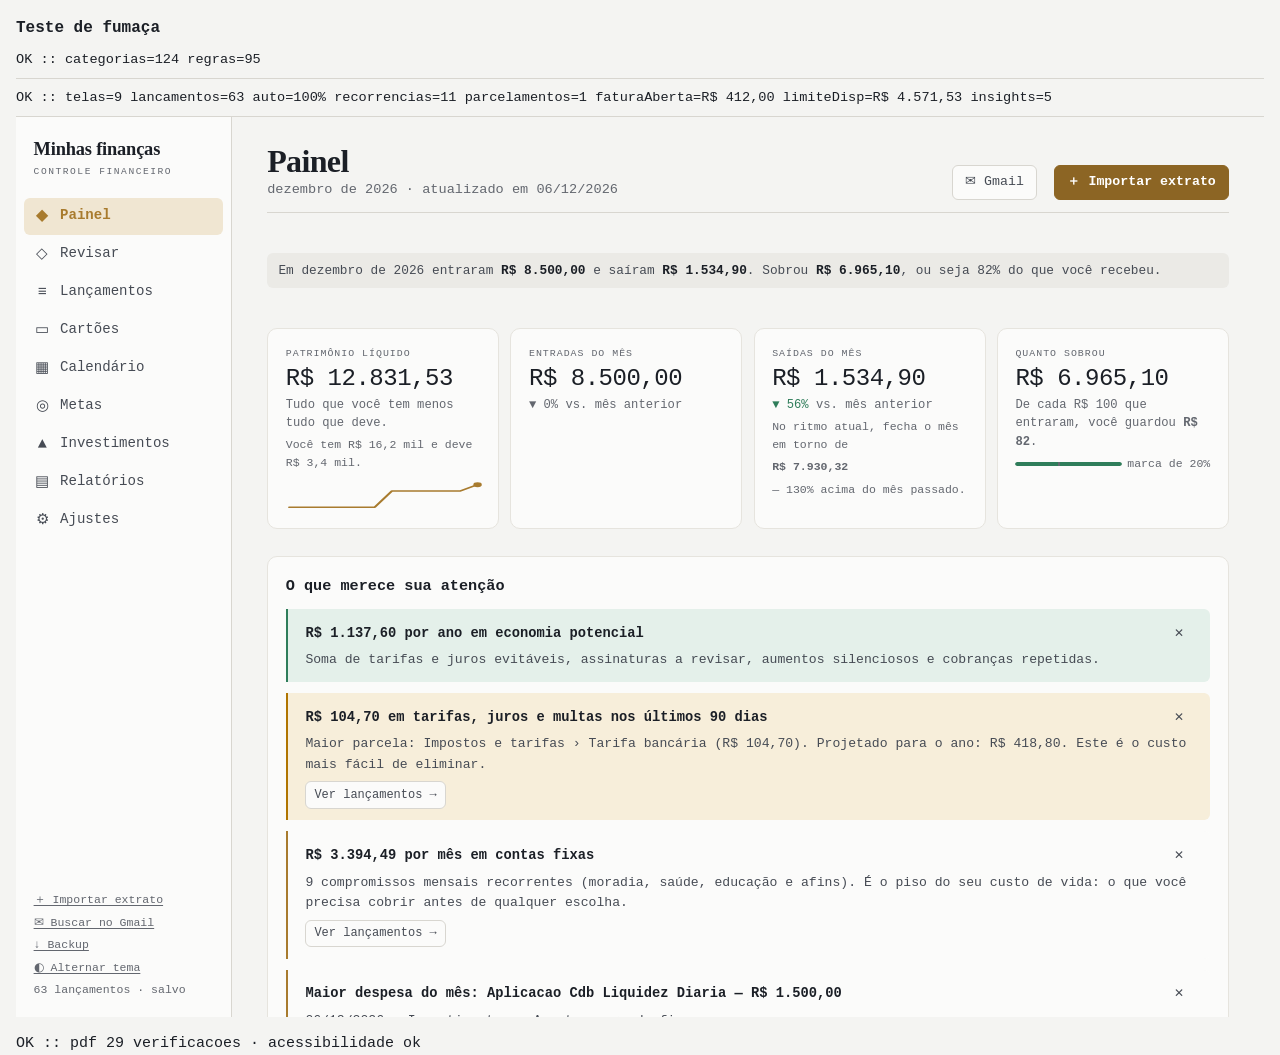
==== commit e8a93386: "Tornar o app compreensível, acessível e melhor leitor de extratos Três frentes que se sustentavam ma" ====
--- a/teste/fumaca.html
+++ b/teste/fumaca.html
@@ -287,7 +287,10 @@
 /* ══════════ Leitor de PDF: monta PDFs sintéticos e confere ══════════ */
 (function () {
   var falhas = [];
-  function exigir(nome, cond) { if (!cond) falhas.push(nome); }
+  var checados = 0;
+  // Conta as verificações: um teste que morre no meio e passa em
+  // silêncio é pior que teste nenhum, porque dá falsa segurança.
+  function exigir(nome, cond) { checados++; if (!cond) falhas.push(nome); }
 
   function escapar(s) {
     return String(s).replace(/([\\()])/g, '\\$1');
@@ -449,11 +452,157 @@
       var parcela = ENGINE.detectInstallment('MAGAZINE LUIZA PARC 03/12');
       exigir('pdf-parcela', parcela && parcela.no === 3 && parcela.total === 12);
 
+      // 7 · Extrato COM COLUNA DE SALDO. O valor certo é o penúltimo
+      //     número; pegar o último importaria o saldo como se fosse a
+      //     transação, e o erro passa despercebido.
+      var EXTRATO_SALDO = [
+        { y: 800, partes: [{ x: 40, texto: 'EXTRATO DE CONTA CORRENTE' }] },
+        { y: 770, partes: [{ x: 40, texto: 'Data' }, { x: 110, texto: 'Historico' },
+                           { x: 400, texto: 'Valor' }, { x: 490, texto: 'Saldo' }] },
+        { y: 750, partes: [{ x: 40, texto: '01/07/2026' }, { x: 110, texto: 'SALDO ANTERIOR' },
+                           { x: 490, texto: '5.000,00' }] },
+        { y: 735, partes: [{ x: 40, texto: '02/07/2026' }, { x: 110, texto: 'COMPRA CARREFOUR' },
+                           { x: 400, texto: '-235,49' }, { x: 490, texto: '4.764,51' }] },
+        { y: 720, partes: [{ x: 40, texto: '03/07/2026' }, { x: 110, texto: 'PIX ENVIADO JOAO' },
+                           { x: 400, texto: '-150,00' }, { x: 490, texto: '4.614,51' }] },
+        { y: 705, partes: [{ x: 40, texto: '05/07/2026' }, { x: 110, texto: 'PAGAMENTO DE SALARIO' },
+                           { x: 400, texto: '8.500,00' }, { x: 490, texto: '13.114,51' }] }
+      ];
+      var bufS = await gerarArquivo(montarPDF(EXTRATO_SALDO, {}));
+      var rS = await PDFTX.parse(bufS, 'extrato-conta.pdf');
+      var recS = rS.statements[0].records;
+      exigir('saldo-qtd', recS.length === 3);
+      exigir('saldo-conta-nao-cartao', rS.statements[0].kind === 'account');
+      var carref = recS.find(function (r) { return /CARREFOUR/.test(r.descriptor); });
+      exigir('saldo-valor-certo', !!carref && carref.amountCents === -23549);
+      var salario = recS.find(function (r) { return /SALARIO/.test(r.descriptor); });
+      exigir('saldo-entrada-certa', !!salario && salario.amountCents === 850000);
+      exigir('saldo-ignora-anterior',
+        !recS.some(function (r) { return /SALDO ANTERIOR/i.test(r.descriptor); }));
+
+      // 8 · Data escrita uma vez como cabeçalho do dia, transações
+      //     listadas abaixo sem repetir a data. Formato comum em app.
+      var EXTRATO_AGRUPADO = [
+        { y: 800, partes: [{ x: 40, texto: 'MOVIMENTACAO' }] },
+        { y: 770, partes: [{ x: 40, texto: '14/07/2026' }] },
+        { y: 752, partes: [{ x: 60, texto: 'MERCADO SAO JORGE' }, { x: 480, texto: '89,90' }] },
+        { y: 736, partes: [{ x: 60, texto: 'UBER *TRIP' }, { x: 480, texto: '23,40' }] },
+        { y: 706, partes: [{ x: 40, texto: '15/07/2026' }] },
+        { y: 688, partes: [{ x: 60, texto: 'NETFLIX.COM' }, { x: 480, texto: '59,90' }] }
+      ];
+      var bufG = await gerarArquivo(montarPDF(EXTRATO_AGRUPADO, {}));
+      var rG = await PDFTX.parse(bufG, 'movimentacao.pdf');
+      var recG = rG.statements[0].records;
+      exigir('agrupado-qtd', recG.length === 3);
+      exigir('agrupado-herda-data',
+        recG.filter(function (r) { return r.date === '2026-07-14'; }).length === 2);
+      exigir('agrupado-troca-data',
+        recG.filter(function (r) { return r.date === '2026-07-15'; }).length === 1);
+
+      // 9 · Descrição que quebra em duas linhas
+      var EXTRATO_QUEBRA = [
+        { y: 800, partes: [{ x: 40, texto: 'LANCAMENTOS DO PERIODO' }] },
+        { y: 770, partes: [{ x: 40, texto: '20/07/2026' }, { x: 110, texto: 'PAGAMENTO CONVENIO' },
+                           { x: 480, texto: '1.240,00' }] },
+        { y: 756, partes: [{ x: 110, texto: 'PREFEITURA MUNICIPAL IPTU' }] },
+        { y: 730, partes: [{ x: 40, texto: '21/07/2026' }, { x: 110, texto: 'FARMACIA' },
+                           { x: 480, texto: '45,00' }] }
+      ];
+      var bufQ = await gerarArquivo(montarPDF(EXTRATO_QUEBRA, {}));
+      var rQ = await PDFTX.parse(bufQ, 'lancamentos.pdf');
+      var recQ = rQ.statements[0].records;
+      exigir('quebra-qtd', recQ.length === 2);
+      exigir('quebra-juntou-descricao',
+        !!recQ[0] && /CONVENIO/.test(recQ[0].descriptor) && /IPTU/.test(recQ[0].descriptor));
+
+      // 10 · Sinal vindo do sufixo D/C, sem menos no número
+      var EXTRATO_DC = [
+        { y: 800, partes: [{ x: 40, texto: 'EXTRATO' }] },
+        { y: 770, partes: [{ x: 40, texto: '10/07/2026' }, { x: 110, texto: 'TARIFA MENSALIDADE' },
+                           { x: 460, texto: '34,90 D' }] },
+        { y: 750, partes: [{ x: 40, texto: '11/07/2026' }, { x: 110, texto: 'DEPOSITO EM DINHEIRO' },
+                           { x: 460, texto: '500,00 C' }] }
+      ];
+      var bufD = await gerarArquivo(montarPDF(EXTRATO_DC, {}));
+      var rD = await PDFTX.parse(bufD, 'extrato-dc.pdf');
+      var recD = rD.statements[0].records;
+      exigir('dc-qtd', recD.length === 2);
+      exigir('dc-debito-negativo',
+        !!recD[0] && recD[0].amountCents === -3490);
+      exigir('dc-credito-positivo',
+        !!recD[1] && recD[1].amountCents === 50000);
+
     } catch (e) {
       falhas.push('excecao:' + (e && e.message ? e.message.slice(0, 60) : e));
     }
 
-    var linha3 = (falhas.length ? 'FALHOU [' + falhas.join(' | ') + ']' : 'OK') + ' :: pdf';
+    // Se o bloco morreu antes do fim, o número de verificações cai —
+    // e isso vira falha explícita em vez de um "OK" enganoso.
+    var ESPERADO = 29;
+    if (checados < ESPERADO) {
+      falhas.push('so-rodou-' + checados + '-de-' + ESPERADO + '-verificacoes');
+    }
+    /* ══════════ Acessibilidade das telas renderizadas ══════════ */
+    // Uma regressão de acessibilidade não aparece na tela: some em
+    // silêncio e só quem depende dela descobre. Por isso vira teste.
+    var a11y = [];
+    try {
+      var app = document.getElementById('app');
+
+      UI.state.view = 'painel';
+      UI.render();
+
+      if (!app.querySelector('.skip-link')) a11y.push('sem-link-pular-conteudo');
+      if (!document.getElementById('anuncio')) a11y.push('sem-regiao-de-anuncio');
+
+      var nav = app.querySelector('nav.side');
+      if (!nav || !nav.getAttribute('aria-label')) a11y.push('nav-sem-nome');
+
+      var main = app.querySelector('main');
+      if (!main || main.tabIndex !== -1) a11y.push('main-nao-focavel');
+
+      if (!app.querySelector('[aria-current="page"]')) a11y.push('sem-item-de-menu-atual');
+
+      // Todo gráfico precisa de nome acessível e de saída em tabela.
+      var svgs = app.querySelectorAll('svg.chart:not([aria-hidden])');
+      for (var i = 0; i < svgs.length; i++) {
+        if (!svgs[i].getAttribute('aria-labelledby')) { a11y.push('grafico-sem-nome'); break; }
+      }
+      if (svgs.length && !app.querySelector('details.chart-dados')) {
+        a11y.push('grafico-sem-tabela-alternativa');
+      }
+
+      // Nenhum controle pode ficar sem rótulo legível.
+      var semNome = 0;
+      app.querySelectorAll('button,input,select').forEach(function (el) {
+        var temTexto = (el.textContent || '').trim().length > 0;
+        var temAria = el.getAttribute('aria-label') || el.getAttribute('aria-labelledby');
+        var temLabelPai = el.closest('label');
+        if (!temTexto && !temAria && !temLabelPai) semNome++;
+      });
+      if (semNome) a11y.push('controles-sem-rotulo:' + semNome);
+
+      // A tela de lançamentos é a de maior tráfego: idem.
+      UI.state.view = 'transacoes';
+      UI.render();
+      var caixas = app.querySelectorAll('input[type=checkbox][data-selecttx]');
+      if (caixas.length && !caixas[0].getAttribute('aria-label')) {
+        a11y.push('selecao-sem-rotulo');
+      }
+      var acoes = app.querySelectorAll('[data-act=editcat]');
+      if (acoes.length && !acoes[0].getAttribute('aria-label')) {
+        a11y.push('acao-de-linha-sem-contexto');
+      }
+
+      UI.state.view = 'painel';
+      UI.render();
+    } catch (e) {
+      a11y.push('a11y-excecao:' + (e && e.message ? e.message.slice(0, 40) : e));
+    }
+    falhas = falhas.concat(a11y);
+
+    var linha3 = (falhas.length ? 'FALHOU [' + falhas.join(' | ') + ']' : 'OK') +
+      ' :: pdf ' + checados + ' verificacoes · acessibilidade ok';
     var el = document.createElement('pre');
     el.id = 'r3';
     el.textContent = linha3;
--- a/css/app.css
+++ b/css/app.css
@@ -5,7 +5,7 @@
 
 :root{
   --paper:#F4F4F2; --panel:#FBFBFA; --sunken:#EBEAE6; --raised:#FFFFFF;
-  --ink:#1B1F26; --ink-2:#4A4F58; --ink-3:#7C8089;
+  --ink:#1B1F26; --ink-2:#464B54; --ink-3:#63676F;
   --rule:#D8D6D0; --rule-soft:#E6E4DE;
   --brass:#A87B2E; --brass-2:#8C6524; --brass-soft:#F0E6D2;
   --btn-bg:#8C6524; --btn-fg:#FFFFFF; --btn-bg-h:#6F4F1B;
@@ -26,7 +26,7 @@
 @media (prefers-color-scheme:dark){
   :root:not([data-theme="light"]){
     --paper:#12151A; --panel:#181C22; --sunken:#0E1116; --raised:#1E232A;
-    --ink:#E7E5DF; --ink-2:#A9ADB5; --ink-3:#767B84;
+    --ink:#E7E5DF; --ink-2:#B2B7BF; --ink-3:#969CA6;
     --rule:#2A2F37; --rule-soft:#22262D;
     --brass:#D8A64A; --brass-2:#E8BC6C; --brass-soft:#2A2317;
     --btn-bg:#D8A64A; --btn-fg:#14100A; --btn-bg-h:#E8BC6C;
@@ -38,7 +38,7 @@
 }
 :root[data-theme="dark"]{
   --paper:#12151A; --panel:#181C22; --sunken:#0E1116; --raised:#1E232A;
-  --ink:#E7E5DF; --ink-2:#A9ADB5; --ink-3:#767B84;
+  --ink:#E7E5DF; --ink-2:#B2B7BF; --ink-3:#969CA6;
   --rule:#2A2F37; --rule-soft:#22262D;
   --brass:#D8A64A; --brass-2:#E8BC6C; --brass-soft:#2A2317;
     --btn-bg:#D8A64A; --btn-fg:#14100A; --btn-bg-h:#E8BC6C;
@@ -311,6 +311,91 @@
   .kpi .v{font-size:1.25rem}
 }
 
+/* ═══════════════════ Acessibilidade ══════════════════════════ */
+
+/* Visível só para leitores de tela: usado para dar nome a controles
+   cujo rótulo visual é um ícone, e para anunciar mudanças. */
+.sr-only{
+  position:absolute; width:1px; height:1px; padding:0; margin:-1px;
+  overflow:hidden; clip:rect(0 0 0 0); clip-path:inset(50%); white-space:nowrap; border:0;
+}
+
+/* Primeiro item tabulável: leva direto ao conteúdo, pulando o menu.
+   Sem isso, quem navega por teclado passa por 9 links a cada tela. */
+.skip-link{
+  position:absolute; top:-100px; left:.5rem; z-index:200;
+  background:var(--raised); color:var(--ink); border:1px solid var(--brass);
+  padding:.5rem .8rem; border-radius:var(--r); font-size:.85rem; font-weight:600;
+}
+.skip-link:focus{top:.5rem}
+
+/* O contorno de foco precisa aparecer sobre qualquer fundo, inclusive
+   sobre o latão dos botões primários. */
+:focus-visible{outline:2px solid var(--brass); outline-offset:2px; border-radius:3px}
+.btn.primary:focus-visible{outline-color:var(--ink); outline-offset:3px}
+:root[data-theme="dark"] .btn.primary:focus-visible{outline-color:var(--paper)}
+
+main:focus{outline:none}
+
+@media (forced-colors:active){
+  .btn,.card,.kpi,.pill{border:1px solid ButtonBorder}
+  .catbar-track i,.prog i{forced-color-adjust:none}
+}
+
+/* ═══════════════════ Gráficos ════════════════════════════════ */
+
+.chart-head{display:flex; align-items:baseline; justify-content:space-between; gap:.5rem; flex-wrap:wrap}
+.chart-head h3{margin:0}
+.chart-explica{font-size:.78rem; color:var(--ink-3); max-width:60ch; margin-top:-.2rem}
+
+.chart-box{position:relative}
+.chart-tip{
+  position:absolute; pointer-events:none; z-index:10;
+  background:var(--raised); border:1px solid var(--rule); border-radius:var(--r);
+  box-shadow:var(--shadow-lg); padding:.4rem .6rem; font-size:.78rem;
+  min-width:9rem; transform:translate(-50%,-115%); opacity:0; transition:opacity .08s;
+}
+.chart-tip.on{opacity:1}
+.chart-tip b{display:block; font-size:.72rem; color:var(--ink-3); font-weight:500; margin-bottom:.15rem}
+.chart-tip .lin{display:flex; justify-content:space-between; gap:.8rem; align-items:baseline}
+.chart-tip .lin i{width:8px; height:8px; border-radius:2px; display:inline-block; margin-right:.3rem}
+.chart-tip .num{font-size:.8rem}
+
+.chart-cursor{stroke:var(--ink-3); stroke-width:1; stroke-dasharray:3 3; opacity:.7}
+
+/* Alternativa em tabela: quem usa leitor de tela, ou quem simplesmente
+   prefere o número exato ao desenho, não fica de fora. */
+.chart-dados{margin-top:.4rem}
+.chart-dados summary{
+  font-size:.76rem; color:var(--ink-3); cursor:pointer; padding:.2rem 0;
+  list-style:none; display:inline-flex; align-items:center; gap:.3rem;
+}
+.chart-dados summary::-webkit-details-marker{display:none}
+.chart-dados summary::before{content:'▸'; font-size:.7em; transition:transform .12s}
+.chart-dados[open] summary::before{transform:rotate(90deg)}
+.chart-dados summary:hover{color:var(--brass)}
+.chart-dados .scrollx{max-height:16rem; overflow-y:auto; margin-top:.3rem}
+
+.eixo-y{font-family:var(--mono); font-size:.62rem; color:var(--ink-3); font-variant-numeric:tabular-nums}
+
+/* ═══════════════════ Comparação e contexto ═══════════════════ */
+
+/* Um número sozinho não informa. Estas classes carregam a referência
+   contra a qual ele deve ser lido. */
+.kpi .ctx{font-size:.72rem; color:var(--ink-3); display:flex; align-items:center; gap:.3rem; flex-wrap:wrap}
+.kpi .ctx .barra{
+  flex:1; min-width:3rem; height:4px; border-radius:2px; background:var(--sunken);
+  position:relative; overflow:hidden;
+}
+.kpi .ctx .barra i{position:absolute; inset-block:0; left:0; border-radius:2px}
+.kpi .ctx .marca{position:absolute; top:-2px; bottom:-2px; width:2px; background:var(--ink-3)}
+
+.explica{
+  font-size:.8rem; color:var(--ink-2); background:var(--sunken);
+  border-radius:var(--r); padding:.5rem .7rem; line-height:1.5;
+}
+.explica b{color:var(--ink)}
+
 @media (prefers-reduced-motion:reduce){*{animation:none!important; transition:none!important}}
 
 @media print{
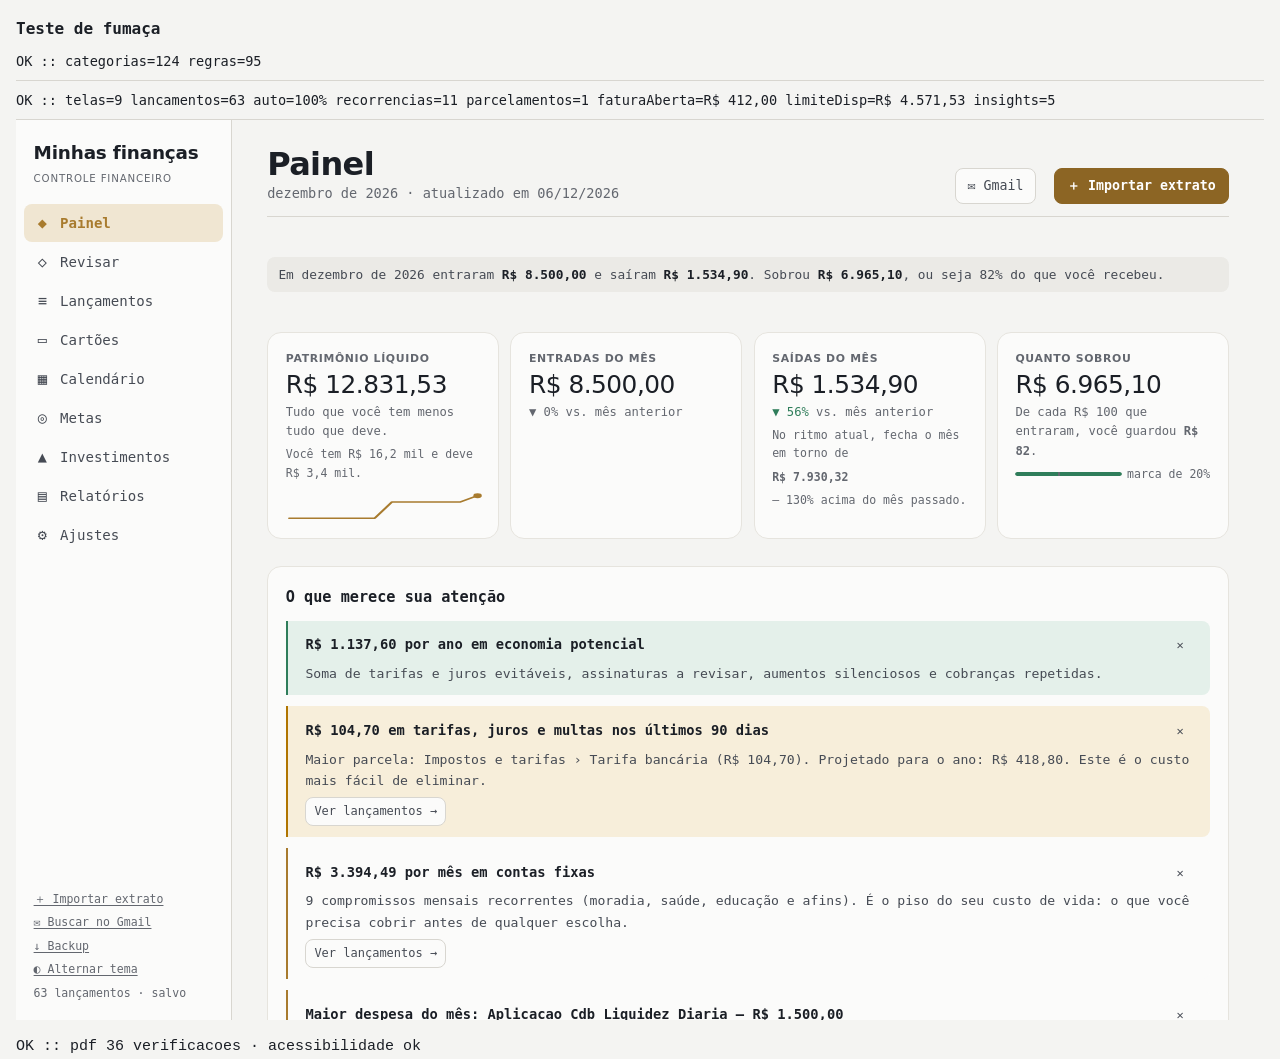
==== commit ee5e5747: "Corrigir gastos importados como entradas em extrato sem sinal Muitos bancos imprimem os valores do e" ====
--- a/teste/fumaca.html
+++ b/teste/fumaca.html
@@ -515,7 +515,55 @@
       exigir('quebra-juntou-descricao',
         !!recQ[0] && /CONVENIO/.test(recQ[0].descriptor) && /IPTU/.test(recQ[0].descriptor));
 
-      // 10 · Sinal vindo do sufixo D/C, sem menos no número
+      // 10-A · Extrato de conta com valores SEM SINAL e coluna de saldo.
+      //        Muitos bancos não escrevem o menos: a saída se reconhece
+      //        porque o saldo cai. Sem isso, gasto entra como receita e
+      //        o painel inteiro passa a mentir.
+      var SEM_SINAL = [
+        { y: 800, partes: [{ x: 40, texto: 'EXTRATO DE CONTA CORRENTE' }] },
+        { y: 775, partes: [{ x: 40, texto: 'Data' }, { x: 110, texto: 'Historico' },
+                           { x: 400, texto: 'Valor' }, { x: 490, texto: 'Saldo' }] },
+        { y: 755, partes: [{ x: 40, texto: '01/07/2026' }, { x: 110, texto: 'SALDO ANTERIOR' },
+                           { x: 490, texto: '5.000,00' }] },
+        { y: 738, partes: [{ x: 40, texto: '02/07/2026' }, { x: 110, texto: 'COMPRA CARREFOUR' },
+                           { x: 400, texto: '235,49' }, { x: 490, texto: '4.764,51' }] },
+        { y: 721, partes: [{ x: 40, texto: '03/07/2026' }, { x: 110, texto: 'PIX ENVIADO JOAO' },
+                           { x: 400, texto: '150,00' }, { x: 490, texto: '4.614,51' }] },
+        { y: 704, partes: [{ x: 40, texto: '05/07/2026' }, { x: 110, texto: 'PAGAMENTO SALARIO' },
+                           { x: 400, texto: '8.500,00' }, { x: 490, texto: '13.114,51' }] }
+      ];
+      var bufN = await gerarArquivo(montarPDF(SEM_SINAL, {}));
+      var rN = await PDFTX.parse(bufN, 'extrato-sem-sinal.pdf');
+      var recN = rN.statements[0].records;
+      exigir('semsinal-qtd', recN.length === 3);
+      var cN = recN.find(function (r) { return /CARREFOUR/.test(r.descriptor); });
+      exigir('semsinal-compra-negativa', !!cN && cN.amountCents === -23549);
+      var pN = recN.find(function (r) { return /PIX ENVIADO/.test(r.descriptor); });
+      exigir('semsinal-pix-negativo', !!pN && pN.amountCents === -15000);
+      var sN = recN.find(function (r) { return /SALARIO/.test(r.descriptor); });
+      exigir('semsinal-salario-positivo', !!sN && sN.amountCents === 850000);
+
+      // 10-B · Sem coluna de saldo e sem sinal: resta a descrição.
+      var SEM_SALDO = [
+        { y: 800, partes: [{ x: 40, texto: 'MOVIMENTACAO DA CONTA' }] },
+        { y: 770, partes: [{ x: 40, texto: '10/07/2026' }, { x: 110, texto: 'SAQUE BANCO24HORAS' },
+                           { x: 470, texto: '200,00' }] },
+        { y: 752, partes: [{ x: 40, texto: '11/07/2026' }, { x: 110, texto: 'DEPOSITO EM DINHEIRO' },
+                           { x: 470, texto: '500,00' }] },
+        { y: 734, partes: [{ x: 40, texto: '12/07/2026' }, { x: 110, texto: 'COMPRA CARTAO MERCADO' },
+                           { x: 470, texto: '89,90' }] }
+      ];
+      var bufSS = await gerarArquivo(montarPDF(SEM_SALDO, {}));
+      var rSS = await PDFTX.parse(bufSS, 'movimentacao-conta.pdf');
+      var recSS = rSS.statements[0].records;
+      exigir('semsaldo-saque-negativo',
+        !!recSS[0] && recSS[0].amountCents === -20000);
+      exigir('semsaldo-deposito-positivo',
+        !!recSS[1] && recSS[1].amountCents === 50000);
+      exigir('semsaldo-compra-negativa',
+        !!recSS[2] && recSS[2].amountCents === -8990);
+
+      // 11 · Sinal vindo do sufixo D/C, sem menos no número
       var EXTRATO_DC = [
         { y: 800, partes: [{ x: 40, texto: 'EXTRATO' }] },
         { y: 770, partes: [{ x: 40, texto: '10/07/2026' }, { x: 110, texto: 'TARIFA MENSALIDADE' },
--- a/css/app.css
+++ b/css/app.css
@@ -14,11 +14,21 @@
   --shadow:0 1px 2px rgba(27,31,38,.05),0 10px 30px -20px rgba(27,31,38,.35);
   --shadow-lg:0 4px 12px rgba(27,31,38,.10),0 24px 60px -30px rgba(27,31,38,.45);
 
-  --serif:"Iowan Old Style","Palatino Linotype",Palatino,"Book Antiqua","Times New Roman",Georgia,serif;
+  /* Três papéis, todos com fontes que existem de fato na máquina —
+     uma pilha bonita que cai na fallback não muda nada na tela.
+
+     display: Candara é humanista, de hastes levemente flaradas e
+     curvas abertas. É o que dá o tom macio ao app. Sitka e Optima
+     cobrem quem não tem Candara.
+     texto: Segoe UI tem algarismos de altura uniforme, essencial
+     onde quase tudo é dinheiro.
+     código: só para o que é literalmente código — descritor bruto
+     do banco, identificadores. */
+  --display:Candara,"Sitka Subheading",Optima,"Gill Sans","Segoe UI",system-ui,sans-serif;
   --sans:"Segoe UI Variable Text","Segoe UI",system-ui,-apple-system,"Helvetica Neue",Arial,sans-serif;
-  --mono:"Cascadia Mono",Consolas,ui-monospace,"SF Mono","Roboto Mono","Liberation Mono",monospace;
-
-  --r:6px; --r-lg:10px;
+  --mono:Consolas,"Cascadia Mono",ui-monospace,"SF Mono","DejaVu Sans Mono",monospace;
+
+  --r:8px; --r-lg:14px;
   --s1:.35rem; --s2:.7rem; --s3:1.1rem; --s4:1.7rem; --s5:2.6rem;
   --nav-w:216px;
 }
@@ -52,14 +62,14 @@
 html,body{height:100%}
 body{
   margin:0; background:var(--paper); color:var(--ink);
-  font-family:var(--sans); font-size:15px; line-height:1.55;
+  font-family:var(--sans); font-size:15px; line-height:1.62;
   -webkit-font-smoothing:antialiased; overflow:hidden;
 }
 button,input,select,textarea{font:inherit; color:inherit}
 button{cursor:pointer; background:none; border:none; padding:0; text-align:left}
 :focus-visible{outline:2px solid var(--brass); outline-offset:2px; border-radius:3px}
 a{color:var(--brass)}
-.num{font-family:var(--mono); font-variant-numeric:tabular-nums; letter-spacing:-.01em}
+.num{font-variant-numeric:tabular-nums; letter-spacing:0}
 .pos{color:var(--pos)} .neg{color:var(--neg)} .warnc{color:var(--warn)}
 .muted{color:var(--ink-3)}
 h1,h2,h3{margin:0}
@@ -72,8 +82,8 @@
   display:flex; flex-direction:column; overflow-y:auto; padding:var(--s3) 0;
 }
 .brand{padding:0 var(--s3) var(--s3); display:flex; flex-direction:column; gap:.15rem}
-.brand b{font-family:var(--serif); font-size:1.15rem; font-weight:600; letter-spacing:-.01em}
-.brand span{font-family:var(--mono); font-size:.6rem; letter-spacing:.16em; text-transform:uppercase; color:var(--ink-3)}
+.brand b{font-family:var(--display); font-size:1.15rem; font-weight:600; letter-spacing:-.01em}
+.brand span{font-family:var(--display); font-size:.64rem; letter-spacing:.08em; text-transform:uppercase; color:var(--ink-3)}
 
 .navlist{display:flex; flex-direction:column; gap:1px; padding:0 .5rem}
 .navlist button{
@@ -84,7 +94,7 @@
 .navlist button.on{background:var(--brass-soft); color:var(--brass); font-weight:600}
 .navlist button .ico{width:1.1rem; text-align:center; font-size:.95rem; flex:none}
 .navlist button .badge{
-  margin-left:auto; font-family:var(--mono); font-size:.62rem; background:var(--btn-bg);
+  margin-left:auto; font-family:var(--sans); font-size:.62rem; background:var(--btn-bg);
   color:var(--btn-fg); padding:.05rem .3rem; border-radius:99px; min-width:1.2rem; text-align:center;
 }
 .navlist button.on .badge{background:var(--brass); color:var(--panel)}
@@ -97,7 +107,7 @@
 .view{max-width:1180px; margin:0 auto; display:flex; flex-direction:column; gap:var(--s4)}
 
 .vhead{display:flex; align-items:flex-end; gap:var(--s3); flex-wrap:wrap; border-bottom:1px solid var(--rule); padding-bottom:var(--s2)}
-.vhead h1{font-family:var(--serif); font-size:clamp(1.5rem,3vw,2rem); font-weight:600; letter-spacing:-.02em; line-height:1.1}
+.vhead h1{font-family:var(--display); font-size:clamp(1.5rem,3vw,2rem); font-weight:600; letter-spacing:-.02em; line-height:1.1}
 .vhead .sub{color:var(--ink-3); font-size:.85rem}
 .vhead .spacer{flex:1}
 
@@ -105,7 +115,7 @@
 .card{background:var(--panel); border:1px solid var(--rule-soft); border-radius:var(--r-lg); padding:var(--s3); display:flex; flex-direction:column; gap:var(--s2)}
 .card.flat{background:transparent; border-color:var(--rule)}
 .card h3{font-size:.95rem; font-weight:650}
-.lbl{font-family:var(--mono); font-size:.62rem; letter-spacing:.1em; text-transform:uppercase; color:var(--ink-3)}
+.lbl{font-family:var(--display); font-size:.68rem; font-weight:600; font-variant-numeric:lining-nums; letter-spacing:.06em; text-transform:uppercase; color:var(--ink-3)}
 .grid{display:grid; gap:var(--s2)}
 .g2{grid-template-columns:repeat(auto-fit,minmax(260px,1fr))}
 .g3{grid-template-columns:repeat(auto-fit,minmax(210px,1fr))}
@@ -114,7 +124,7 @@
 .stack{display:flex; flex-direction:column; gap:var(--s2)}
 
 .kpi{background:var(--panel); border:1px solid var(--rule-soft); border-radius:var(--r-lg); padding:var(--s3); display:flex; flex-direction:column; gap:.2rem}
-.kpi .v{font-family:var(--mono); font-size:1.5rem; font-variant-numeric:tabular-nums; letter-spacing:-.02em; line-height:1.15}
+.kpi .v{font-family:var(--sans); font-size:1.55rem; font-variant-numeric:tabular-nums; letter-spacing:-.02em; line-height:1.15}
 .kpi .d{font-size:.76rem; color:var(--ink-3)}
 .kpi .chart-spark{margin-top:.3rem; width:100%; height:30px}
 
@@ -133,8 +143,8 @@
 .btn[disabled]{opacity:.45; cursor:not-allowed}
 
 .pill{
-  display:inline-flex; align-items:center; gap:.3rem; font-family:var(--mono);
-  font-size:.63rem; letter-spacing:.06em; text-transform:uppercase;
+  display:inline-flex; align-items:center; gap:.3rem; font-family:var(--display);
+  font-size:.68rem; font-variant-numeric:lining-nums; letter-spacing:.06em; text-transform:uppercase;
   padding:.12rem .42rem; border-radius:4px; border:1px solid var(--rule); color:var(--ink-2); white-space:nowrap;
 }
 .pill.pos{background:var(--pos-bg); border-color:transparent; color:var(--pos)}
@@ -164,7 +174,7 @@
   border:1px dashed var(--rule); border-radius:var(--r-lg); padding:var(--s4);
   text-align:center; color:var(--ink-3); display:flex; flex-direction:column; gap:var(--s2); align-items:center;
 }
-.empty b{color:var(--ink); font-size:1rem; font-family:var(--serif); font-weight:600}
+.empty b{color:var(--ink); font-size:1rem; font-family:var(--display); font-weight:600}
 .empty-chart{color:var(--ink-3); font-size:.82rem; padding:var(--s3) 0; text-align:center}
 
 /* ═══════════════════════ Tabela / feed ═══════════════════════ */
@@ -176,11 +186,11 @@
 }
 .trow:hover{background:var(--panel)}
 .trow.sel{background:var(--brass-soft)}
-.trow .tdate{font-family:var(--mono); font-size:.74rem; color:var(--ink-3); white-space:nowrap}
+.trow .tdate{font-family:var(--sans); font-size:.74rem; font-variant-numeric:tabular-nums; color:var(--ink-3); white-space:nowrap}
 .trow .tmain{min-width:0; display:flex; flex-direction:column; gap:.1rem}
 .trow .tname{font-size:.87rem; white-space:nowrap; overflow:hidden; text-overflow:ellipsis}
 .trow .tmeta{font-size:.7rem; color:var(--ink-3); display:flex; gap:.35rem; align-items:center; flex-wrap:wrap}
-.trow .tamt{font-family:var(--mono); font-variant-numeric:tabular-nums; font-size:.88rem; white-space:nowrap; text-align:right}
+.trow .tamt{font-family:var(--sans); font-variant-numeric:tabular-nums; font-size:.88rem; white-space:nowrap; text-align:right}
 .trow .tact{opacity:0; display:flex; gap:.2rem}
 .trow:hover .tact,.trow:focus-within .tact{opacity:1}
 .trow input[type=checkbox]{width:auto}
@@ -197,7 +207,7 @@
 .reviewcard.dup{border-color:var(--warn)}
 .reviewhead{display:flex; justify-content:space-between; align-items:baseline; gap:var(--s2)}
 .reviewhead .m{font-weight:650; font-size:1rem}
-.reviewhead .a{font-family:var(--mono); font-size:1rem; font-variant-numeric:tabular-nums}
+.reviewhead .a{font-family:var(--sans); font-size:1rem; font-variant-numeric:tabular-nums}
 .catchips{display:flex; gap:.3rem; flex-wrap:wrap}
 .catchip{padding:.22rem .55rem; border:1px solid var(--rule); border-radius:99px; font-size:.78rem; color:var(--ink-2); background:var(--paper)}
 .catchip:hover{border-color:var(--brass); color:var(--brass)}
@@ -208,10 +218,10 @@
 svg.chart{width:100%; height:auto; display:block; overflow:visible}
 svg.chart-forecast{height:220px} svg.chart-monthly{height:200px}
 svg.chart-cardfc{height:150px} svg.chart-spark{height:32px; width:120px}
-.ct-axis{font-family:var(--mono); font-size:9px; fill:var(--ink-3)}
+.ct-axis{font-family:var(--sans); font-size:9.5px; fill:var(--ink-3)}
 .chart-legend{display:flex; gap:.8rem; font-size:.72rem; color:var(--ink-3); flex-wrap:wrap}
 .chart-legend i{display:inline-block; width:9px; height:9px; border-radius:2px; margin-right:.3rem; vertical-align:-1px}
-.chart-foot{display:flex; justify-content:space-between; font-family:var(--mono); font-size:.68rem; color:var(--ink-3); gap:.5rem; flex-wrap:wrap}
+.chart-foot{display:flex; justify-content:space-between; font-family:var(--sans); font-variant-numeric:tabular-nums; font-size:.68rem; color:var(--ink-3); gap:.5rem; flex-wrap:wrap}
 .chart-alert{color:var(--neg)}
 
 .catbars{display:flex; flex-direction:column; gap:.45rem}
@@ -220,7 +230,7 @@
 .catbar-head{display:flex; justify-content:space-between; gap:.5rem; align-items:baseline}
 .catbar-name{font-size:.82rem; display:flex; align-items:center; gap:.4rem; min-width:0}
 .catbar-name i{width:9px; height:9px; border-radius:2px; flex:none}
-.catbar-val{font-family:var(--mono); font-size:.8rem; font-variant-numeric:tabular-nums; white-space:nowrap}
+.catbar-val{font-family:var(--sans); font-size:.8rem; font-variant-numeric:tabular-nums; white-space:nowrap}
 .catbar-track{display:block; height:5px; border-radius:3px; background:var(--sunken); overflow:hidden}
 .catbar-track i{display:block; height:100%; border-radius:3px}
 .catbar-sub{font-size:.68rem; color:var(--ink-3)}
@@ -231,7 +241,7 @@
 
 /* ═══════════════════════ Calendário ══════════════════════════ */
 .cal{display:grid; grid-template-columns:repeat(7,1fr); gap:3px}
-.cal .dow{font-family:var(--mono); font-size:.6rem; text-transform:uppercase; letter-spacing:.08em; color:var(--ink-3); text-align:center; padding-bottom:.2rem}
+.cal .dow{font-family:var(--display); font-size:.6rem; text-transform:uppercase; letter-spacing:.08em; color:var(--ink-3); text-align:center; padding-bottom:.2rem}
 .cal .day{
   min-height:82px; border:1px solid var(--rule-soft); border-radius:var(--r);
   padding:.25rem .3rem; display:flex; flex-direction:column; gap:2px; background:var(--panel); overflow:hidden;
@@ -239,17 +249,17 @@
 .cal .day.out{opacity:.35}
 .cal .day.today{border-color:var(--brass); box-shadow:inset 0 0 0 1px var(--brass)}
 .cal .day.risk{border-color:var(--neg)}
-.cal .dnum{font-family:var(--mono); font-size:.68rem; color:var(--ink-3); display:flex; justify-content:space-between}
+.cal .dnum{font-family:var(--sans); font-size:.68rem; font-variant-numeric:tabular-nums; color:var(--ink-3); display:flex; justify-content:space-between}
 .cal .dnum b{font-weight:600; color:var(--ink)}
 .cal .ev{font-size:.62rem; line-height:1.25; display:flex; gap:.2rem; align-items:baseline; white-space:nowrap; overflow:hidden; text-overflow:ellipsis}
 .cal .ev i{width:5px; height:5px; border-radius:2px; flex:none; margin-top:.28rem}
-.cal .bal{margin-top:auto; font-family:var(--mono); font-size:.6rem; color:var(--ink-3)}
+.cal .bal{margin-top:auto; font-family:var(--sans); font-size:.6rem; font-variant-numeric:tabular-nums; color:var(--ink-3)}
 
 /* ═══════════════════════ Modal / painel ══════════════════════ */
 .scrim{position:fixed; inset:0; background:rgba(10,12,16,.55); display:flex; align-items:center; justify-content:center; padding:1rem; z-index:50; backdrop-filter:blur(2px)}
 .modal{background:var(--paper); border:1px solid var(--rule); border-radius:var(--r-lg); box-shadow:var(--shadow-lg); max-width:640px; width:100%; max-height:88vh; overflow-y:auto; padding:var(--s4)}
 .modal.wide{max-width:900px}
-.modal h2{font-family:var(--serif); font-size:1.3rem; font-weight:600; margin-bottom:var(--s2)}
+.modal h2{font-family:var(--display); font-size:1.3rem; font-weight:600; margin-bottom:var(--s2)}
 .modal-foot{display:flex; gap:.5rem; justify-content:flex-end; margin-top:var(--s3); flex-wrap:wrap}
 
 .toast{
@@ -267,7 +277,7 @@
   align-items:center; transition:border-color .15s, background .15s;
 }
 .drop.over{border-color:var(--brass); background:var(--brass-soft)}
-.drop b{font-family:var(--serif); font-size:1.2rem; color:var(--ink); font-weight:600}
+.drop b{font-family:var(--display); font-size:1.2rem; color:var(--ink); font-weight:600}
 body.dragging .drop{border-color:var(--brass)}
 
 .impline{display:flex; justify-content:space-between; gap:.5rem; font-size:.8rem; padding:.3rem 0; border-bottom:1px solid var(--rule-soft)}
@@ -275,12 +285,12 @@
 /* ═══════════════════════ Metas / listas ══════════════════════ */
 .goal{background:var(--panel); border:1px solid var(--rule-soft); border-radius:var(--r-lg); padding:var(--s3); display:flex; flex-direction:column; gap:.4rem}
 .goal .gh{display:flex; justify-content:space-between; align-items:baseline; gap:.5rem}
-.goal .gv{font-family:var(--mono); font-size:1.15rem; font-variant-numeric:tabular-nums}
+.goal .gv{font-family:var(--sans); font-size:1.15rem; font-variant-numeric:tabular-nums}
 
 table.tbl{width:100%; border-collapse:collapse; font-size:.83rem}
-table.tbl th{font-family:var(--mono); font-size:.62rem; letter-spacing:.08em; text-transform:uppercase; color:var(--ink-3); text-align:left; font-weight:500; border-bottom:1px solid var(--rule); padding:.35rem .5rem .35rem 0; white-space:nowrap}
+table.tbl th{font-family:var(--display); font-size:.68rem; font-variant-numeric:lining-nums; letter-spacing:.08em; text-transform:uppercase; color:var(--ink-3); text-align:left; font-weight:600; border-bottom:1px solid var(--rule); padding:.35rem .5rem .35rem 0; white-space:nowrap}
 table.tbl td{border-bottom:1px solid var(--rule-soft); padding:.42rem .5rem .42rem 0; vertical-align:middle}
-table.tbl td.n,table.tbl th.n{text-align:right; font-family:var(--mono); font-variant-numeric:tabular-nums; white-space:nowrap}
+table.tbl td.n,table.tbl th.n{text-align:right; font-family:var(--sans); font-variant-numeric:tabular-nums; white-space:nowrap}
 table.tbl tr:hover td{background:var(--panel)}
 .scrollx{overflow-x:auto}
 
@@ -298,7 +308,7 @@
   .mobilebar button{flex:1; display:flex; flex-direction:column; align-items:center; gap:.1rem; padding:.35rem .1rem; font-size:.6rem; color:var(--ink-3); border-radius:var(--r)}
   .mobilebar button .ico{font-size:1.05rem}
   .mobilebar button.on{color:var(--brass); background:var(--brass-soft)}
-  .mobilebar button .badge{position:absolute; transform:translate(1.1rem,-.2rem); background:var(--brass); color:var(--panel); font-family:var(--mono); font-size:.55rem; border-radius:99px; padding:0 .25rem}
+  .mobilebar button .badge{position:absolute; transform:translate(1.1rem,-.2rem); background:var(--brass); color:var(--panel); font-family:var(--sans); font-size:.55rem; border-radius:99px; padding:0 .25rem}
   .trow{grid-template-columns:auto 3.4rem minmax(0,1fr) auto; gap:.4rem}
   .trow .tact{display:none}
   .cal .day{min-height:56px}
@@ -376,7 +386,7 @@
 .chart-dados summary:hover{color:var(--brass)}
 .chart-dados .scrollx{max-height:16rem; overflow-y:auto; margin-top:.3rem}
 
-.eixo-y{font-family:var(--mono); font-size:.62rem; color:var(--ink-3); font-variant-numeric:tabular-nums}
+.eixo-y{font-family:var(--sans); font-size:.62rem; color:var(--ink-3); font-variant-numeric:tabular-nums}
 
 /* ═══════════════════ Comparação e contexto ═══════════════════ */
 
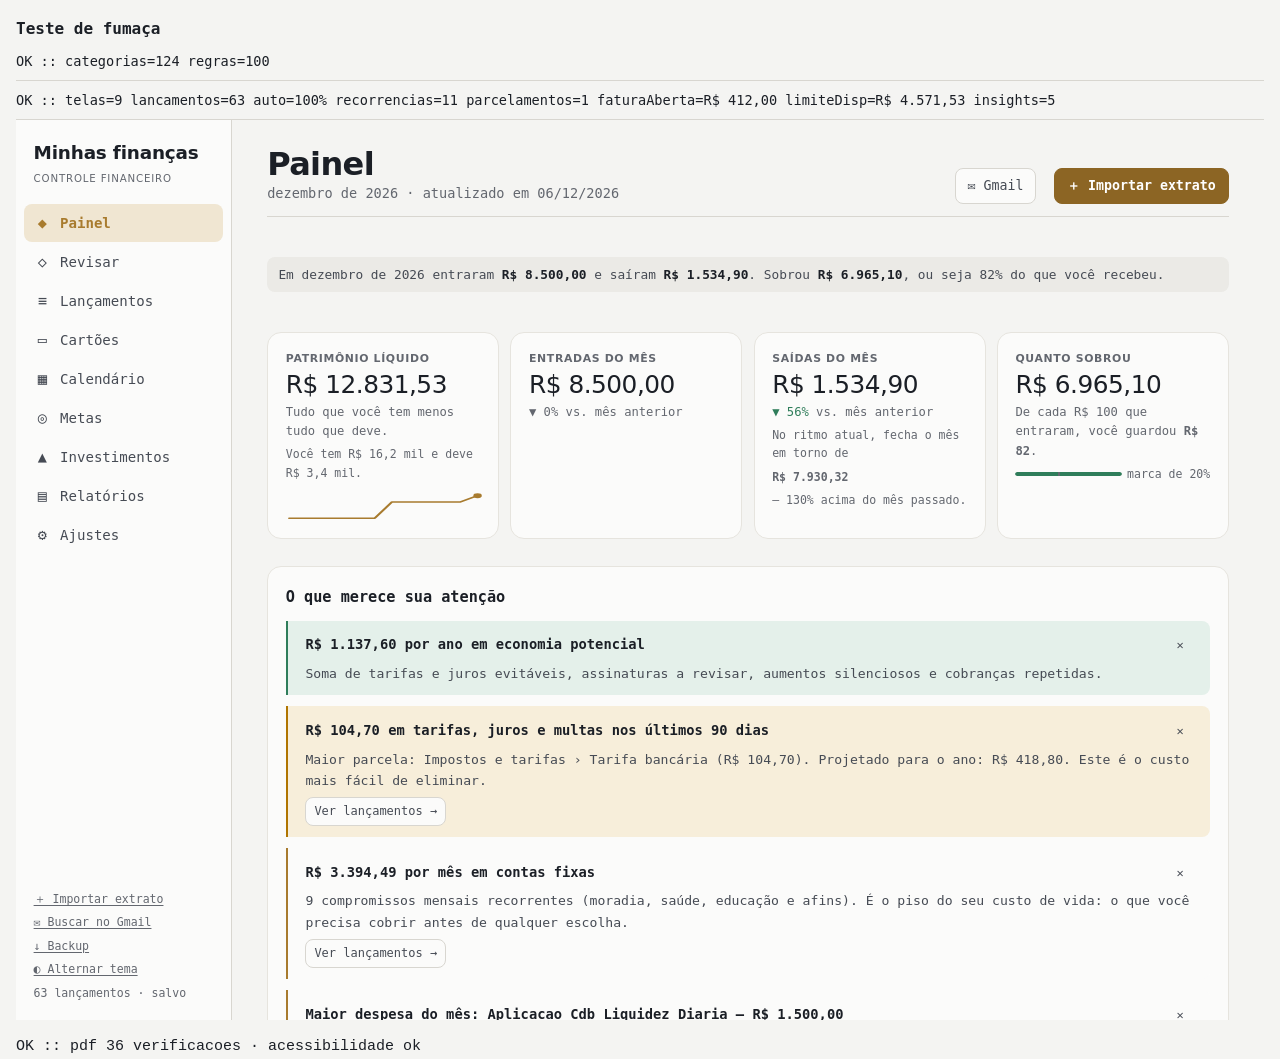
==== commit 5ba833e7: "Ler o extrato do Inter, que separa tipo e estabelecimento em colunas O CSV do Inter traz duas coluna" ====
--- a/teste/fumaca.html
+++ b/teste/fumaca.html
@@ -120,6 +120,56 @@
     exigir('csv-valor', c.statements[0].records[0].amountCents === -23549);
     exigir('csv-saldo', c.statements[0].balanceCents === 436230);
   } catch (e) { falhas.push('leitura:' + e.message); }
+
+  /* ── CSV do Banco Inter: preâmbulo e duas colunas de descrição ──
+     Layout real do Inter, com dados inventados. O Histórico traz o
+     tipo e a Descrição traz o estabelecimento; usar só a primeira faz
+     todo lançamento virar "Compra no débito", sem comerciante algum. */
+  try {
+    var inter = [
+      ' Extrato Conta Corrente ',
+      'Conta ;123456789',
+      'Período ;30/07/2026 a 30/08/2026',
+      'Saldo ;1.215,30',
+      '',
+      'Data Lançamento;Histórico;Descrição;Valor;Saldo',
+      '29/08/2026;Pix enviado ;Fulano De Tal Silva;-37,00;1.215,30',
+      '28/08/2026;Compra no débito;Padaria Central       Belo Horizont Bra;-22,00;1.252,30',
+      '27/08/2026;Compra no débito;;-5,80;1.274,30',
+      '26/08/2026;Pix recebido;Empresa Exemplo Ltda;225,00;1.280,10',
+      '24/08/2026;Pagamento efetuado;Pagamento Fatura - NOME DO TITULAR;-835,27;1.055,10',
+      '19/08/2026;Transferência enviada;NOME DO TITULAR;-800,00;255,10'
+    ].join('\r\n');
+
+    var ci = PARSE.parseCSV(inter, 'Extrato-30-07-2026-a-30-08-2026-CSV.csv');
+    var ri = ci.statements[0] ? ci.statements[0].records : [];
+    exigir('inter-qtd', ri.length === 6);
+    exigir('inter-ignora-preambulo',
+      !ri.some(function (r) { return /Conta|Per[íi]odo/.test(r.descriptor); }));
+
+    // O nome do estabelecimento não pode se perder.
+    var pix = ri.find(function (r) { return /Fulano/.test(r.descriptor); });
+    exigir('inter-mantem-contraparte', !!pix && pix.amountCents === -3700);
+
+    var pad = ri.find(function (r) { return /Padaria/.test(r.descriptor); });
+    exigir('inter-mantem-estabelecimento', !!pad);
+
+    // Linha sem Descrição ainda precisa virar lançamento.
+    var semDesc = ri.find(function (r) { return r.amountCents === -580; });
+    exigir('inter-linha-sem-descricao', !!semDesc && /d[ée]bito/i.test(semDesc.descriptor));
+
+    // O comerciante precisa sair limpo, sem o tipo colado na frente.
+    var chavePad = U.merchantKey(U.merchantSource(U.normalizeDescriptor(pad ? pad.descriptor : '')));
+    exigir('inter-comerciante-limpo', chavePad.indexOf('COMPRA') < 0 && /PADARIA/.test(chavePad));
+
+    var chavePix = U.merchantKey(U.merchantSource(U.normalizeDescriptor(pix ? pix.descriptor : '')));
+    exigir('inter-pix-contraparte', /FULANO/.test(chavePix));
+
+    // Saldo: as linhas vêm da mais nova para a mais antiga, então o
+    // saldo válido é o da data mais recente, não o da última linha.
+    exigir('inter-saldo-mais-recente', ci.statements[0].balanceCents === 121530);
+    exigir('inter-instituicao', ci.institution && ci.institution.id === 'inter');
+  } catch (e) { falhas.push('inter:' + e.message); }
 
   /* ── Bloco 3: geração de XLSX ────────────────────────────────── */
   try {
